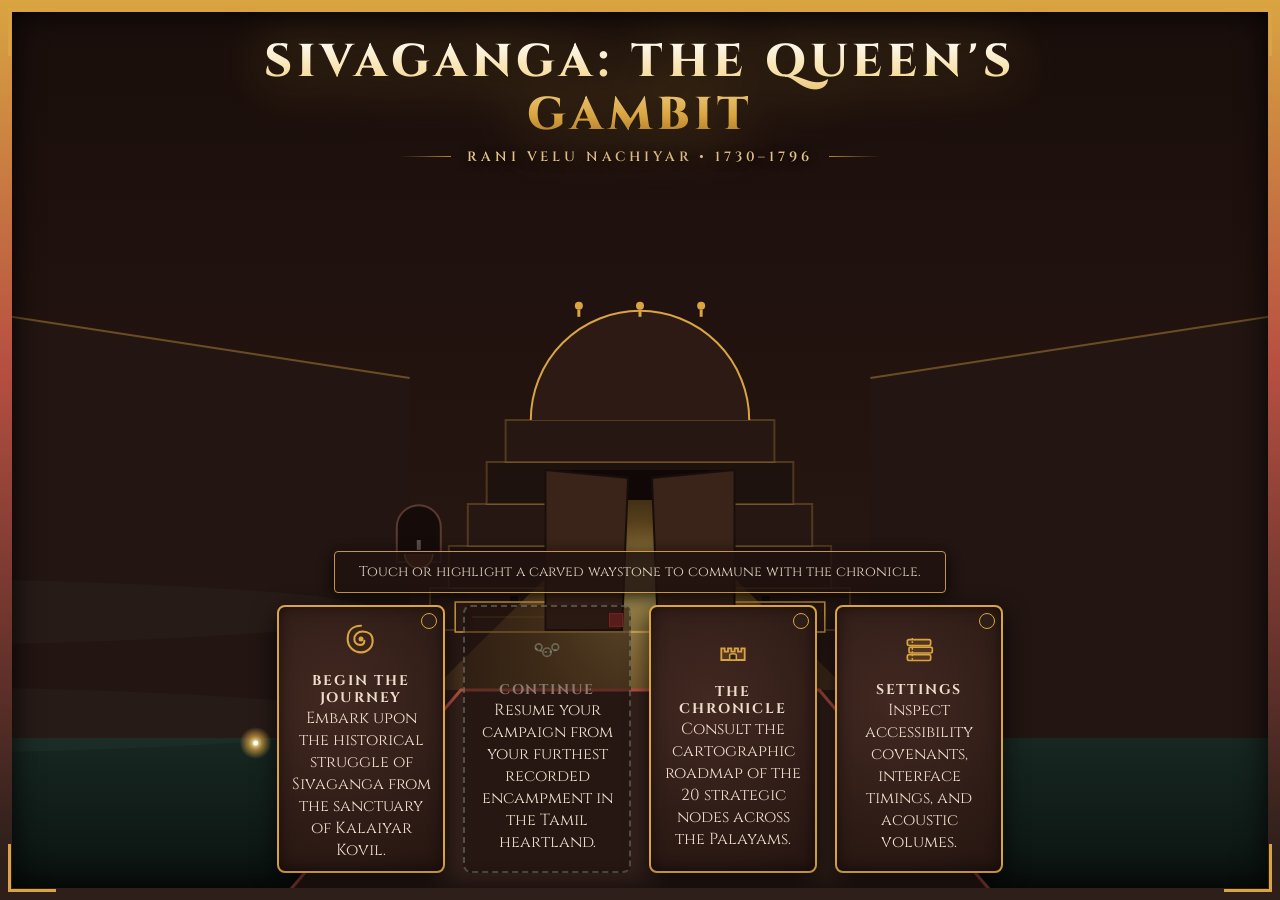
==== index.html @ af11e453 "feat: redesign chronicle world map with authentic historical regions, node synchronization, and besp" ====
<!DOCTYPE html>
<html lang="en">

<head>
  <meta charset="UTF-8">
  <meta name="viewport" content="width=device-width, initial-scale=1.0">
  <title>SIVAGANGA: THE QUEEN'S GAMBIT</title>

  <!-- GitHub Pages SPA Deep-Link Query Restorer -->
  <script type="text/javascript">
    (function(l) {
      if (l.search[1] === '/') {
        var decoded = l.search.slice(1).split('&').map(function(s) { 
          return s.replace(/~and~/g, '&');
        }).join('?');
        window.history.replaceState(null, null,
          l.pathname.slice(0, -1) + decoded + l.hash
        );
      }
    }(window.location));
  </script>

  <!-- CSS Stylesheets -->
  <link rel="stylesheet" href="css/tokens.css?v=2.2">
  <link rel="stylesheet" href="css/animations.css?v=2.2">
  <link rel="stylesheet" href="css/style.css?v=2.6">
</head>

<body>
  <div id="app-root">
    <!-- Ambient Canvas for Background Temple/Fort Silhouettes & Embers -->
    <canvas id="ambient-canvas"></canvas>

    <!-- Tanjore Fort Decorative Architectural Frame -->
    <div class="fort-frame-border"></div>
    <div class="fort-frame-corner tl"></div>
    <div class="fort-frame-corner tr"></div>
    <div class="fort-frame-corner bl"></div>
    <div class="fort-frame-corner br"></div>

    <!-- DIEGETIC ARCHITECTURAL HUD (Fully integrated, zero floating chrome boxes) -->
    <div id="diegetic-hud">
      <!-- 1. Morale / Health: Diya Lamp in Wall Niche (Top Left) -->
      <div class="hud-diya-niche" title="Diya Lamp of Morale">
        <div class="diya-vessel">
          <div class="diya-wick"></div>
          <div class="diya-flame diya-flame-live"></div>
        </div>
        <span class="hud-shape-indicator shape-circle" title="Circle: Royal Morale">●</span>
      </div>

      <!-- 2. Alliance Count: Archway Bells (Top Center) -->
      <div class="hud-archway-bells">
        <div class="archway-rope"></div>
        <div class="temple-bell-node locked" id="bell-virupakshi" title="Virupakshi Compact">
          <div class="bell-string"></div>
          <div class="bell-brass"></div>
        </div>
        <div class="temple-bell-node locked" id="bell-mysore" title="Mysore Alliance">
          <div class="bell-string"></div>
          <div class="bell-brass"></div>
        </div>
        <div class="temple-bell-node locked" id="bell-maruthu" title="Maruthu Pandiyar">
          <div class="bell-string"></div>
          <div class="bell-brass"></div>
        </div>
        <div class="temple-bell-node locked" id="bell-udaiyaal" title="Udaiyaal Regiment">
          <div class="bell-string"></div>
          <div class="bell-brass"></div>
        </div>
      </div>

      <!-- 3. Trust / Loyalty: Wrist Bangles (Bottom Left) -->
      <div class="hud-wrist-bangles" title="Bangles of Velu Nachiyar (Trust & Loyalty)">
        <div class="wrist-icon">
          <svg viewBox="0 0 24 24" width="22" height="22" fill="currentColor">
            <path
              d="M12 2C6.48 2 2 6.48 2 12s4.48 10 10 10 10-4.48 10-10S17.52 2 12 2zm0 18c-4.41 0-8-3.59-8-8s3.59-8 8-8 8 3.59 8 8-3.59 8-8 8z" />
          </svg>
        </div>
        <div class="bangles-stack">
          <!-- Dynamic Bangles -->
        </div>
      </div>

      <!-- 4. Intel / Spy Resource: Garland of Woven Beads (Bottom Right) -->
      <div class="hud-intel-garland" title="Garland of Couriers (Intel & Dispatch Beads)">
        <span class="shape-triangle" title="Triangle: Intel Resource"></span>
        <div class="garland-string">
          <!-- Dynamic Beads -->
        </div>
        <span class="garland-count-numeral">3</span>
      </div>

      <!-- Diegetic Tooltip Plaque -->
      <div id="hud-tooltip" class="diegetic-tooltip-plaque"></div>
    </div>

    <!-- =====================================================================
         SCREEN 1: HOME SCREEN (THE RUINED OUTER GATE OF SIVAGANGA FORT)
         ===================================================================== -->
    <section id="view-title" class="game-view active-view">
      <!-- 2D/2.5D Ruined Outer Gate Canvas with Gopuram, Ajar Doors, Gate Lamp, Mist -->
      <canvas id="home-gate-canvas"></canvas>

      <!-- Majestic Highlighted Title Header at Top of Page -->
      <header class="home-title-header">
        <h1 class="title-main-heading">SIVAGANGA: THE QUEEN'S GAMBIT</h1>
        <div class="title-sub-heading">RANI VELU NACHIYAR &bull; 1730–1796</div>
      </header>

      <!-- Stone Ramp with 4 Carved Waystone Sigils -->
      <div class="home-ramp-wrapper">
        <div id="home-selection-desc" class="home-lore-plaque">
          Touch or highlight a carved waystone to commune with the chronicle.
        </div>
        <div id="home-waystone-ramp" class="home-waystones-grid">
          <!-- Rendered dynamically by home_screen.js:
               1. Play (Rangoli Spiral)
               2. Continue (Bead Strand - uncarved outline if no save)
               3. Chronicle (Fort Rampart Map Icon)
               4. Settings (Folded Palm Leaf)
          -->
        </div>
      </div>
    </section>

    <!-- =====================================================================
         SCREEN 2: THE CHRONICLE ROADMAP (HOLLOW KNIGHT MODAL CONNECTED MAP)
         ===================================================================== -->
    <section id="view-chronicle" class="game-view">
      <div class="chronicle-header-bar">
        <!-- Carved Doorway Icon matching Home Screen ruined gate -->
        <button id="chronicle-back-home-btn" class="btn-tamil chronicle-doorway-btn"
          title="Return to Sivaganga Outer Gate">
          <svg viewBox="0 0 24 24" width="18" height="18" fill="none" stroke="currentColor" stroke-width="2"
            style="margin-right: 6px;">
            <path d="M3 21h18M5 21V5a2 2 0 0 1 2-2h10a2 2 0 0 1 2 2v16M9 21v-8a2 2 0 0 1 2-2h2a2 2 0 0 1 2 2v8" />
          </svg>
          <span>Gate</span>
        </button>
        <div class="chronicle-title-banner">The Chronicle of Sivaganga (1730–1780)</div>
        <button id="chronicle-settings-btn" class="btn-tamil">
          <span>Settings</span>
        </button>
      </div>

      <!-- Scrollable Cartographic World Map Viewport -->
      <div class="chronicle-map-scroll-viewport">
        <div class="chronicle-world-canvas-wrap">
          <canvas id="chronicle-cartography-canvas" width="2600" height="1200"></canvas>
          <div id="chronicle-nodes-container" class="chronicle-nodes-layer">
            <!-- 20 Sequential Level Nodes placed across 4 Chapters -->
          </div>
          <!-- Firefly-Ember Progress Marker floating over current vanguard position -->
          <div id="chronicle-firefly-marker"></div>
        </div>
      </div>

      <!-- Ink-Bleed Plaque (Fades in on node focus in Cambria) -->
      <div id="chronicle-ink-plaque" class="interactive-elem">
        <div id="plaque-chapter-tag" class="plaque-chapter-line">Chapter I</div>
        <div id="plaque-node-title" class="plaque-title-line">1. The Only Child</div>
        <div id="plaque-mechanic-tag" class="plaque-mechanic-tag">[ Free-Roam Movement &amp; Royal Mentorship ]</div>
        <div id="plaque-node-desc" class="plaque-desc-line">Explore Ramanathapuram Fort-Palace and master foundational arts under King Chellamuthu Sethupathy.</div>
        <div class="plaque-actions-row">
          <button id="plaque-embark-btn" class="btn-tamil btn-primary">Embark Trial</button>
        </div>
      </div>

      <!-- Explorable Zoom & Pan Floating Controls -->
      <div class="chronicle-zoom-toolbar">
        <button id="chronicle-zoom-out" class="zoom-btn" title="Pull back view">-</button>
        <span id="chronicle-zoom-level" class="zoom-indicator-text">100%</span>
        <button id="chronicle-zoom-in" class="zoom-btn" title="Zoom in detail">+</button>
        <button id="chronicle-zoom-reset" class="zoom-btn" title="Reset view">⟲</button>
        <button id="chronicle-unlock-all-btn" class="zoom-btn" style="width: auto; padding: 0 10px; font-size: 11px; font-family: var(--font-serif); border-color: var(--accent-gold); color: var(--accent-gold);" title="Unlock all 20 historical trials for seamless evaluation">Demo: Unlock All 20</button>
      </div>

      <!-- Tanjore Dossier Modal (Level Briefing & Historical Record) -->
      <div id="chronicle-dossier-modal" class="palm-manuscript-modal">
        <div class="manuscript-leaf-body" style="max-width: 620px;">
          <div id="dossier-chapter-title"
            style="font-size: 13px; color: var(--accent-sage); letter-spacing: 1.5px; text-transform: uppercase; margin-bottom: 6px;">
          </div>
          <h2 id="dossier-level-title" class="manuscript-title" style="margin-bottom: 4px;"></h2>
          <div id="dossier-subtitle"
            style="text-align: center; font-style: italic; color: #4a2d18; margin-bottom: 16px;"></div>
          <div id="dossier-mechanic-tag"
            style="background: rgba(46, 31, 27, 0.1); border: 1px solid var(--accent-gold); padding: 6px 12px; border-radius: 4px; font-weight: 600; margin-bottom: 14px; font-size: 14px; color: #2e1f1b;">
          </div>
          <p id="dossier-briefing-text" style="font-size: 15px; line-height: 1.6; margin-bottom: 14px;"></p>
          <div id="dossier-objective-text"
            style="font-weight: 700; color: #7a2d1d; margin-bottom: 14px; font-size: 14px;"></div>
          <div id="dossier-history-text"
            style="font-size: 13px; font-style: italic; border-top: 1px dashed #7a5030; padding-top: 10px; margin-bottom: 22px; color: #3c2415;">
          </div>
          <div style="display: flex; gap: 14px; justify-content: flex-end;">
            <button id="dossier-close-btn" class="btn-tamil">Back to Map</button>
            <button id="dossier-embark-btn" class="btn-tamil btn-primary">Embark Trial</button>
          </div>
        </div>
      </div>
    </section>

    <!-- =====================================================================
         SCREEN 3: LEVEL PLAY STAGE (STEALTH / PUZZLE / DURBAR)
         ===================================================================== -->
    <section id="view-level-play" class="game-view">
      <div class="level-stage-container">
        <!-- Level Header Row: Clean, Diegetic, Unobstructed Canvas Viewport -->
        <div class="level-header-row">
          <div style="display: flex; align-items: center; gap: 14px;">
            <div id="level-title-text" class="level-title-display">1. The Only Child</div>
            <button id="level-lore-toggle-btn" class="btn-tamil" title="Inspect Historical Lore &amp; Sacred Objective [Press H or F1]" style="padding: 5px 12px; font-size: 12.5px;">
              <span>📜 Lore [H]</span>
            </button>
          </div>

          <div style="display: flex; gap: 8px; align-items: center; margin-left: auto;">
            <button id="level-pause-btn" class="btn-tamil" style="padding: 6px 14px; font-size: 13px;">Pause</button>
            <button id="level-restart-btn" class="btn-tamil"
              style="padding: 6px 14px; font-size: 13px;">Regroup</button>
            <button id="level-exit-btn" class="btn-tamil" style="padding: 6px 14px; font-size: 13px;">Chronicle</button>
          </div>
        </div>

        <!-- Interactive Canvas Stage -->
        <div class="level-canvas-stage">
          <canvas id="gameplay-canvas"></canvas>

          <!-- Specialized Puzzle Overlay (For Durbar, Granary, Valari, Cipher, etc.) -->
          <div id="level-puzzle-overlay"
            style="position: absolute; inset: 0; background: rgba(22, 13, 11, 0.94); z-index: 20; display: none; align-items: center; justify-content: center; padding: 20px;">
          </div>

          <!-- In-Game Dialogue Box -->
          <div id="level-dialogue-box" class="level-dialogue-overlay" style="display: none;">
            <div id="dialogue-speaker-name" class="dialogue-speaker">Velu Nachiyar</div>
            <div id="dialogue-content-text" class="dialogue-text">Dialogue</div>
          </div>
        </div>
      </div>
    </section>

    <!-- =====================================================================
         IN-LEVEL HISTORICAL LORE & SACRED OBJECTIVE MODAL
         Toggleable via [📜 Lore (H)] button or [H] / [F1] / [Esc]
         ===================================================================== -->
    <div id="level-lore-modal" class="palm-manuscript-modal" style="display: none;">
      <div class="manuscript-leaf-body" style="max-width: 580px; text-align: left;">
        <div id="lore-modal-chapter-tag" style="font-size: 12px; letter-spacing: 2px; color: var(--accent-sage); text-transform: uppercase; margin-bottom: 6px;">
          CHAPTER I &bull; RAMANATHAPURAM
        </div>
        <h2 id="lore-modal-title" class="manuscript-title" style="text-align: left; margin-bottom: 8px;">1. The Only Child</h2>
        <div id="lore-modal-mechanic" style="display: inline-block; background: rgba(217, 164, 65, 0.15); border: 1px solid var(--accent-gold); border-radius: 4px; padding: 4px 10px; font-size: 12.5px; color: var(--accent-gold); margin-bottom: 16px; font-family: var(--font-serif);">
          Courtyard Free-Roam &amp; Tutelage
        </div>
        <p id="lore-modal-body" style="font-size: 15px; line-height: 1.65; color: #2e1c12; margin-bottom: 16px;">
          Under the watchful eye of King Chellamuthu Sethupathy...
        </p>
        <div id="lore-modal-objective-box" style="background: rgba(184, 80, 66, 0.1); border-left: 3px solid var(--bg-terracotta); padding: 10px 14px; margin-bottom: 18px; border-radius: 0 4px 4px 0;">
          <strong style="color: #7a2318; font-size: 13px; text-transform: uppercase; letter-spacing: 1px;">Sacred Objective:</strong>
          <div id="lore-modal-objective" style="font-size: 14.5px; color: #3b2216; margin-top: 4px;">Explore fort grounds and discover the hidden pathway to the training arena.</div>
        </div>
        <div style="display: flex; justify-content: space-between; align-items: center; border-top: 1px dashed #7a5030; padding-top: 14px;">
          <span style="font-size: 12px; color: #7a5030; font-style: italic;">Hotkeys: [H] or [Esc] to dismiss</span>
          <button id="lore-modal-close-btn" class="btn-tamil btn-primary" style="padding: 7px 20px;">Return to Stage [H]</button>
        </div>
      </div>
    </div>

    <!-- =====================================================================
         IN-LEVEL TACTICAL PAUSE MODAL
         Strict 4 Options: Resume, The Chronicle, Settings, Quit to Home
         ===================================================================== -->
    <div id="level-pause-modal" class="palm-manuscript-modal">
      <div class="manuscript-leaf-body" style="max-width: 440px; text-align: center;">
        <h2 class="manuscript-title">Royal Tactical Pause</h2>
        <div style="display: flex; flex-direction: column; gap: 12px; margin-top: 18px;">
          <button id="pause-resume-btn" class="btn-tamil btn-primary">Resume</button>
          <button id="pause-chronicle-btn" class="btn-tamil">The Chronicle</button>
          <button id="pause-settings-btn" class="btn-tamil">Settings</button>
          <button id="pause-home-btn" class="btn-tamil">Quit to Home</button>
        </div>
      </div>
    </div>

    <!-- =====================================================================
         IN-WORLD INK-WASH "BEGIN ANEW?" CONFIRMATION PLAQUE MODAL
         ===================================================================== -->
    <div id="begin-anew-modal" class="palm-manuscript-modal">
      <div class="manuscript-leaf-body" style="max-width: 480px; text-align: center;">
        <h2 class="manuscript-title" style="color: var(--danger-deep); border-color: var(--danger-deep);">Begin Anew?</h2>
        <div style="font-size: 32px; margin-bottom: 12px; color: var(--accent-gold);">᯼</div>
        <p style="font-size: 15px; line-height: 1.6; margin-bottom: 18px; color: #2e1c12;">
          A journey already rests carved into the palm leaves. Commencing anew will disperse all current campaign progress and return to the threshold of Level 1.
        </p>
        <p style="font-size: 14px; font-weight: 600; margin-bottom: 24px; color: #7a1f1f;">
          Do you wish to overwrite your save and embark upon a fresh journey?
        </p>
        <div style="display: flex; gap: 14px; justify-content: center;">
          <button id="begin-anew-cancel-btn" class="btn-tamil">Keep Journey</button>
          <button id="begin-anew-confirm-btn" class="btn-tamil" style="background: var(--danger-deep); color: #fff; border-color: #5a1414;">Begin Anew</button>
        </div>
      </div>
    </div>

    <!-- =====================================================================
         PRE-TRIAL RANGOLI SIGIL PREVIEW MODAL
         ===================================================================== -->
    <div id="sigil-modal" class="sigil-preview-modal" style="display: none;">
      <div class="sigil-canvas-box">
        <canvas id="sigil-canvas" width="160" height="160"></canvas>
      </div>
      <h2 id="sigil-title" class="sigil-mechanic-name">New Mechanic</h2>
      <p id="sigil-desc" class="sigil-mechanic-desc">Stone inscription description.</p>
      <button id="sigil-proceed-btn" class="btn-tamil btn-primary">Commence Trial</button>
    </div>

    <!-- =====================================================================
         VICTORY & NON-GRAPHIC RESOLUTION MODAL
         ===================================================================== -->
    <div id="level-victory-modal" class="palm-manuscript-modal">
      <div class="manuscript-leaf-body" style="max-width: 560px; text-align: center;">
        <h2 id="victory-title-text" class="manuscript-title"
          style="color: var(--accent-gold); border-color: var(--accent-gold);">Trial Accomplished</h2>
        <div style="font-size: 42px; margin-bottom: 12px; color: var(--accent-gold);">𑁍</div>
        <p id="victory-lore-text" style="font-size: 15px; line-height: 1.6; margin-bottom: 24px; color: #2e1c12;"></p>
        <div style="display: flex; gap: 14px; justify-content: center;">
          <button id="victory-chronicle-btn" class="btn-tamil">The Chronicle</button>
          <button id="victory-next-btn" class="btn-tamil btn-primary">Next Chapter Trial</button>
        </div>
      </div>
    </div>

    <!-- =====================================================================
         SETTINGS MODAL (FOLDED PALM-LEAF MANUSCRIPT)
         ===================================================================== -->
    <div id="settings-modal" class="palm-manuscript-modal">
      <div class="manuscript-leaf-body">
        <h2 class="manuscript-title">The Royal Manuscript: Settings & Covenants</h2>

        <!-- Interface Response Speed (Accessibility Timings Slider) -->
        <div class="setting-row">
          <div class="setting-label-row">
            <span>Interface Response Speed (Timings Scale)</span>
          </div>
          <select id="setting-interface-speed" class="setting-slider"
            style="padding: 8px; font-family: var(--font-serif); background: #f4e8d5; border: 1.5px solid #825028; border-radius: 4px;">
            <option value="slow">Slow (Accessible 1.5x pacing)</option>
            <option value="default" selected>Default (Standard 1.0x pacing)</option>
            <option value="fast">Fast (Brisk 0.6x pacing)</option>
          </select>
        </div>

        <!-- Text Speed -->
        <div class="setting-row">
          <div class="setting-label-row">
            <span>Text Delivery Speed</span>
          </div>
          <select id="setting-text-speed" class="setting-slider"
            style="padding: 8px; font-family: var(--font-serif); background: #f4e8d5; border: 1.5px solid #825028; border-radius: 4px;">
            <option value="slow">Deliberate Courtly</option>
            <option value="normal" selected>Standard</option>
            <option value="instant">Instantaneous</option>
          </select>
        </div>

        <!-- Subtitle Size -->
        <div class="setting-row">
          <div class="setting-label-row">
            <span>Subtitle & Dialogue Size</span>
          </div>
          <select id="setting-subtitle-size" class="setting-slider"
            style="padding: 8px; font-family: var(--font-serif); background: #f4e8d5; border: 1.5px solid #825028; border-radius: 4px;">
            <option value="medium" selected>Standard (16px)</option>
            <option value="large">Large (18px)</option>
          </select>
        </div>

        <!-- Reduce Motion Toggle -->
        <div class="setting-toggle-row">
          <span>Reduce Motion (Skips heavy wipes & camera shakes)</span>
          <input type="checkbox" id="setting-reduce-motion" class="setting-toggle-checkbox">
        </div>

        <!-- Master Acoustic Volume -->
        <div class="setting-row">
          <div class="setting-label-row">
            <span>Temple Bells & Tanpura Acoustic Volume</span>
          </div>
          <input type="range" id="setting-volume" min="0" max="1" step="0.05" value="0.8" class="setting-slider">
        </div>

        <!-- Mute Audio -->
        <div class="setting-toggle-row">
          <span>Silence Acoustics (Mute)</span>
          <input type="checkbox" id="setting-mute" class="setting-toggle-checkbox">
        </div>

        <!-- Deterministic QA Seed for Testing -->
        <div class="setting-row" style="border-top: 1px dashed #825028; padding-top: 14px;">
          <div class="setting-toggle-row">
            <span>Deterministic Random Seed (QA Reproducibility)</span>
            <input type="checkbox" id="setting-qa-seed" class="setting-toggle-checkbox">
          </div>
          <input type="number" id="setting-qa-val" value="1780" disabled
            style="padding: 6px; font-family: var(--font-sans); background: #f4e8d5; border: 1px solid #825028; border-radius: 4px; width: 140px;">
          <span style="font-size: 12px; color: #5a351d; margin-top: 4px;">Locks sentry patrol sequences and distraction
            vectors to a reproducible seed.</span>
        </div>

        <!-- Reset Campaign -->
        <div
          style="margin-top: 20px; border-top: 1px solid #825028; padding-top: 16px; display: flex; justify-content: space-between; align-items: center;">
          <button id="settings-reset-save-btn" class="btn-tamil"
            style="color: #913328; border-color: #913328; font-size: 13px; padding: 8px 16px;">Reset Campaign</button>
          <button id="settings-close-btn" class="btn-tamil btn-primary">Roll Up Manuscript</button>
        </div>
      </div>
    </div>

    <!-- Palm-Leaf Scroll Screen Wipe Transition Overlay Container -->
    <div id="olai-wipe-overlay" class="olai-wipe-container"></div>

    <!-- Non-Blocking Router Notice Toast -->
    <div id="router-notice-toast" class="router-notice-toast"></div>
  </div>

  <!-- JavaScript Modules in Dependency Order -->
  <script src="js/save.js?v=2.5"></script>
  <script src="js/audio.js?v=2.5"></script>
  <script src="js/diegetic_hud.js?v=2.5"></script>
  <script src="js/interaction.js?v=2.5"></script>
  <script src="js/settings.js?v=2.5"></script>
  <script src="js/tanjore_art.js?v=2.5"></script>
  <script src="js/transitions.js?v=2.5"></script>
  <script src="js/flow_state_machine.js?v=2.5"></script>
  <script src="js/levels.js?v=2.5"></script>
  <script src="js/chronicle.js?v=2.6"></script>
  <script src="js/level1_courtyard.js?v=2.5"></script>
  <script src="js/level2_valari_silambam.js?v=2.5"></script>
  <script src="js/level3_horse_bow.js?v=2.5"></script>
  <script src="js/level4_tongues_of_the_world.js?v=2.5"></script>
  <script src="js/level5_the_betrothal.js?v=2.5"></script>
  <script src="js/level6_queen_of_sivaganga.js?v=2.5"></script>
  <script src="js/gameplay.js?v=2.5"></script>
  <script src="js/home_screen.js?v=2.5"></script>
  <script src="js/router.js?v=2.5"></script>
  <script src="js/main.js?v=2.5"></script>
</body>

</html>
---- css/tokens.css ----
/* ==========================================================================
   SIVAGANGA: THE QUEEN'S GAMBIT - DESIGN TOKENS
   Strict adherence to Tamil Fort & Temple architectural aesthetics
   ========================================================================== */

:root {
  /* --- Strict Color Tokens --- */
  --bg-maroon: #2E1F1B;       /* Deep background, near-black warm brown */
  --bg-terracotta: #B85042;   /* Primary: granite/sandstone walls, banners */
  --accent-gold: #D9A441;     /* UI, torchlight, jewelry, positive state */
  --accent-sage: #A7BEAE;     /* Diplomacy/calm accent, trust-related UI */
  --danger-deep: #7A1F1F;     /* Threat/detection state - muted, never bright red */
  --map-parchment: #C9A876;   /* Roadmap/chronicle page background only */

  /* --- Translucent & Tonal Variants --- */
  --bg-maroon-dark: #1e1411;
  --bg-maroon-translucent: rgba(46, 31, 27, 0.92);
  --bg-maroon-subtle: rgba(46, 31, 27, 0.6);
  --bg-terracotta-dark: #8c382d;
  --bg-terracotta-translucent: rgba(184, 80, 66, 0.25);
  --accent-gold-glow: rgba(217, 164, 65, 0.35);
  --accent-gold-bright: #ebd076;
  --accent-sage-glow: rgba(167, 190, 174, 0.35);
  --accent-sage-dark: #749080;
  --danger-deep-glow: rgba(122, 31, 31, 0.4);
  --map-parchment-dark: #ad8a57;
  --map-parchment-translucent: rgba(201, 168, 118, 0.9);

  /* --- Typography Tokens --- */
  --font-serif: 'Cinzel', 'Cambria', 'Georgia', 'Times New Roman', serif;
  --font-sans: 'Montserrat', 'Calibri', 'Segoe UI', system-ui, sans-serif;

  /* --- Responsive Timing Variables (Scaled by Interface Response Speed) --- */
  --speed-scale: 1.0; /* Slow: 1.5, Default: 1.0, Fast: 0.6 */
  --time-focus: calc(130ms * var(--speed-scale));
  --time-active: calc(250ms * var(--speed-scale));
  --time-resolve: calc(300ms * var(--speed-scale));
  --time-fail: calc(400ms * var(--speed-scale));
  --time-transition: calc(650ms * var(--speed-scale));

  /* --- Spatial & Border Tokens --- */
  --radius-sm: 4px;
  --radius-md: 8px;
  --radius-lg: 16px;
  --radius-temple: 12px 12px 0 0;
  --border-gold-ornate: 2px solid var(--accent-gold);
  --shadow-granite: 0 8px 32px rgba(15, 10, 8, 0.7);
  --shadow-torchlight: 0 0 25px rgba(217, 164, 65, 0.3);
}
---- css/animations.css ----
/* ==========================================================================
   SIVAGANGA: THE QUEEN'S GAMBIT - ANIMATIONS
   Palm-leaf wipes, temple bells, diya flame, and 4-state interaction model
   ========================================================================== */

/* --- Palm-Leaf Scroll (Olai Chuvadi) Screen Wipe --- */
.olai-wipe-container {
  position: fixed;
  inset: 0;
  z-index: 9999;
  pointer-events: none;
  display: flex;
  flex-direction: column;
  overflow: hidden;
  opacity: 0;
  transition: opacity calc(120ms * var(--speed-scale)) ease-in-out;
}

.olai-wipe-container.active {
  pointer-events: all;
  opacity: 1;
}

.olai-leaf-strip {
  width: 100%;
  flex: 1;
  background: linear-gradient(90deg, #b08d55 0%, #d4b584 25%, #c9a876 50%, #b8935c 75%, #a6814b 100%);
  box-shadow: inset 0 2px 4px rgba(0,0,0,0.35), 0 3px 6px rgba(0,0,0,0.45);
  border-top: 1px solid rgba(255,255,255,0.15);
  border-bottom: 1px solid rgba(0,0,0,0.3);
  transform: scaleX(0);
  transform-origin: left center;
  transition: transform calc(450ms * var(--speed-scale)) cubic-bezier(0.25, 1, 0.5, 1);
  position: relative;
}

.olai-leaf-strip::after {
  content: '';
  position: absolute;
  left: 0; right: 0; top: 50%;
  height: 1px;
  background: repeating-linear-gradient(90deg, rgba(70,45,20,0.3) 0, rgba(70,45,20,0.3) 12px, transparent 12px, transparent 24px);
}

.olai-wipe-container.unroll .olai-leaf-strip {
  transform: scaleX(1);
}

.olai-wipe-container.roll-out .olai-leaf-strip {
  transform-origin: right center;
  transform: scaleX(0);
}

/* --- Diya Flame Ambient Animation --- */
@keyframes diyaFlicker {
  0% {
    transform: scale(1) translate(0, 0) rotate(0deg);
    filter: drop-shadow(0 -4px 8px rgba(217, 164, 65, 0.7));
  }
  25% {
    transform: scale(1.04, 0.96) translate(-1px, -1px) rotate(-1deg);
    filter: drop-shadow(0 -6px 12px rgba(217, 164, 65, 0.85));
  }
  50% {
    transform: scale(0.97, 1.05) translate(1px, -2px) rotate(1.5deg);
    filter: drop-shadow(0 -3px 7px rgba(217, 164, 65, 0.65));
  }
  75% {
    transform: scale(1.02, 0.98) translate(-1px, 0px) rotate(-0.8deg);
    filter: drop-shadow(0 -5px 10px rgba(217, 164, 65, 0.8));
  }
  100% {
    transform: scale(1) translate(0, 0) rotate(0deg);
    filter: drop-shadow(0 -4px 8px rgba(217, 164, 65, 0.7));
  }
}

.diya-flame-live {
  animation: diyaFlicker 1.8s infinite ease-in-out;
  transform-origin: bottom center;
}

/* --- Temple Bell Swing & Glow --- */
@keyframes bellSwing {
  0% { transform: rotate(0deg); }
  20% { transform: rotate(14deg); }
  40% { transform: rotate(-11deg); }
  60% { transform: rotate(7deg); }
  80% { transform: rotate(-3deg); }
  100% { transform: rotate(0deg); }
}

.bell-swinging {
  animation: bellSwing 1.2s cubic-bezier(0.36, 0.07, 0.19, 0.97);
  transform-origin: top center;
}

@keyframes goldPulse {
  0% { filter: drop-shadow(0 0 4px var(--accent-gold)); }
  50% { filter: drop-shadow(0 0 16px var(--accent-gold-bright)) brightness(1.25); }
  100% { filter: drop-shadow(0 0 4px var(--accent-gold)); }
}

.gold-pulsing {
  animation: goldPulse 1.4s infinite ease-in-out;
}

/* --- Wrist Bangles Glint --- */
@keyframes bangleShimmer {
  0% { filter: brightness(1); }
  50% { filter: brightness(1.4) drop-shadow(0 0 6px var(--accent-gold)); }
  100% { filter: brightness(1); }
}

.bangle-shimmer {
  animation: bangleShimmer 0.6s ease-in-out;
}

/* --- Rangoli Sigil Stone Inscription Reveal --- */
@keyframes sigilDraw {
  to {
    stroke-dashoffset: 0;
  }
}

.rangoli-path {
  stroke-dasharray: 400;
  stroke-dashoffset: 400;
  animation: sigilDraw 1.6s cubic-bezier(0.4, 0, 0.2, 1) forwards;
}

/* --- 4-State Responsive Interaction Engine CSS Hooks --- */

/* 1. IDLE State */
.interactive-node,
.btn-tamil,
.hud-interactive {
  position: relative;
  transition:
    transform var(--time-active) cubic-bezier(0.2, 0.8, 0.2, 1),
    box-shadow var(--time-focus) ease-out,
    border-color var(--time-focus) ease-out,
    background-color var(--time-focus) ease-out,
    filter var(--time-focus) ease-out,
    opacity var(--time-fail) ease-out;
  cursor: pointer;
  user-select: none;
  touch-action: manipulation;
}

/* 2. FOCUSED State (100–150ms soft glow halo, brighten one step toward GOLD/SAGE) */
.interactive-node:hover,
.interactive-node:focus-visible,
.interactive-node.state-focused,
.btn-tamil:hover,
.btn-tamil:focus-visible,
.btn-tamil.state-focused {
  outline: none;
  border-color: var(--accent-gold) !important;
  background-color: rgba(217, 164, 65, 0.12) !important;
  box-shadow: 0 0 14px var(--accent-gold-glow), inset 0 0 8px rgba(217, 164, 65, 0.2) !important;
  filter: brightness(1.12);
  transform: translateY(-2px);
}

.interactive-node.focused-sage:hover,
.interactive-node.focused-sage:focus-visible {
  border-color: var(--accent-sage) !important;
  background-color: rgba(167, 190, 174, 0.12) !important;
  box-shadow: 0 0 14px var(--accent-sage-glow), inset 0 0 8px rgba(167, 190, 174, 0.2) !important;
}

/* 3. ACTIVE State (200–300ms deform/tilt/lift in real time, never snap on release) */
.interactive-node:active,
.interactive-node.state-active,
.btn-tamil:active,
.btn-tamil.state-active {
  transform: translateY(2px) scale(0.97) rotate(0.4deg) !important;
  box-shadow: 0 2px 6px rgba(0, 0, 0, 0.6), inset 0 2px 4px rgba(0, 0, 0, 0.4) !important;
  filter: brightness(0.95);
  transition-duration: var(--time-active) !important;
}

/* 4. RESOLVED State (Settles with one clean brighten-pulse within 300ms) */
@keyframes resolvePulse {
  0% {
    transform: scale(0.98);
    filter: brightness(1);
    box-shadow: 0 0 0 rgba(217, 164, 65, 0);
  }
  50% {
    transform: scale(1.04);
    filter: brightness(1.35);
    box-shadow: 0 0 22px var(--accent-gold-bright);
  }
  100% {
    transform: scale(1);
    filter: brightness(1);
    box-shadow: 0 0 8px var(--accent-gold-glow);
  }
}

.state-resolved {
  animation: resolvePulse var(--time-resolve) cubic-bezier(0.2, 0.9, 0.3, 1) forwards !important;
}

/* Failed / Incorrect action: simply fades back to IDLE over ~400ms without buzz */
.state-failed {
  transition: all var(--time-fail) ease-out !important;
  transform: translateY(0) scale(1) !important;
  box-shadow: none !important;
  filter: brightness(0.85) grayscale(0.2);
}

/* --- Accessibility: Reduced Motion Overrides --- */
body.reduce-motion *,
@media (prefers-reduced-motion: reduce) {
  *,
  *::before,
  *::after {
    animation-duration: 0.01ms !important;
    animation-iteration-count: 1 !important;
    transition-duration: 0.01ms !important;
    scroll-behavior: auto !important;
  }
  .diya-flame-live {
    animation: none !important;
  }
  .bell-swinging {
    animation: none !important;
  }
}
---- css/style.css ----
/* ==========================================================================
   SIVAGANGA: THE QUEEN'S GAMBIT - CORE STYLESHEET
   Tamil Fort & Temple Architectural Aesthetics
   ========================================================================== */

@import url('https://fonts.googleapis.com/css2?family=Cinzel:wght@400;600;700;900&family=Montserrat:wght@400;500;600;700&display=swap');

*, *::before, *::after {
  box-sizing: border-box;
  margin: 0;
  padding: 0;
}

html, body {
  width: 100%;
  height: 100%;
  overflow: hidden;
  background-color: var(--bg-maroon);
  color: #eeddcc;
  font-family: var(--font-serif);
  -webkit-font-smoothing: antialiased;
  -moz-osx-font-smoothing: grayscale;
}

/* Base application container */
#app-root {
  position: relative;
  width: 100vw;
  height: 100vh;
  overflow: hidden;
  display: flex;
  flex-direction: column;
  background: radial-gradient(circle at center, #3d2924 0%, var(--bg-maroon) 70%, #170e0c 100%);
}

/* Ambient canvas for torchlight embers and architectural backdrop */
#ambient-canvas {
  position: absolute;
  inset: 0;
  width: 100%;
  height: 100%;
  pointer-events: none;
  z-index: 1;
}

/* Architectural Fort Border / Tanjore Frame */
.fort-frame-border {
  position: absolute;
  inset: 0;
  pointer-events: none;
  z-index: 50;
  border: 12px solid transparent;
  border-image: linear-gradient(to bottom, var(--accent-gold), var(--bg-terracotta) 40%, var(--bg-maroon) 95%) 12;
  box-shadow: inset 0 0 30px rgba(0, 0, 0, 0.85);
}

.fort-frame-corner {
  position: absolute;
  width: 48px;
  height: 48px;
  border: 3px solid var(--accent-gold);
  pointer-events: none;
  z-index: 51;
}
.fort-frame-corner.tl { top: 8px; left: 8px; border-right: none; border-bottom: none; }
.fort-frame-corner.tr { top: 8px; right: 8px; border-left: none; border-bottom: none; }
.fort-frame-corner.bl { bottom: 8px; left: 8px; border-right: none; border-top: none; }
.fort-frame-corner.br { bottom: 8px; right: 8px; border-left: none; border-top: none; }

/* Main Screen Views (SPA Container) */
.game-view {
  position: absolute;
  inset: 0;
  width: 100%;
  height: 100%;
  z-index: 10;
  display: flex;
  flex-direction: column;
  opacity: 0;
  visibility: hidden;
  transition: opacity calc(350ms * var(--speed-scale)) ease-in-out, visibility calc(350ms * var(--speed-scale));
}

.game-view.active-view {
  opacity: 1;
  visibility: visible;
  z-index: 20;
}

/* ==========================================================================
   DIEGETIC HUD ARCHITECTURE (Zero floating chrome boxes)
   ========================================================================== */

#diegetic-hud {
  position: absolute;
  inset: 0;
  pointer-events: none;
  z-index: 45;
  display: flex;
  flex-direction: column;
  justify-content: space-between;
}

/* Suppress diegetic HUD on Home Screen (Title View) to give top title clean focus */
#app-root:has(#view-title.active-view) #diegetic-hud {
  display: none !important;
}

/* --- 1. Health/Morale: Diya Lamp in Granite Wall Niche --- */
.hud-diya-niche {
  position: absolute;
  top: 24px;
  left: 28px;
  width: 100px;
  height: 110px;
  background: radial-gradient(circle at center, #241613 0%, #150c0a 100%);
  border: 3px solid #5a3c32;
  border-top-left-radius: 50px;
  border-top-right-radius: 50px;
  box-shadow: inset 0 6px 14px rgba(0, 0, 0, 0.9), 0 4px 16px rgba(0, 0, 0, 0.6);
  display: flex;
  flex-direction: column;
  align-items: center;
  justify-content: flex-end;
  padding-bottom: 12px;
  pointer-events: auto;
  cursor: help;
}

.hud-diya-niche::before {
  content: '';
  position: absolute;
  inset: -6px;
  border: 1px solid var(--accent-gold);
  border-top-left-radius: 56px;
  border-top-right-radius: 56px;
  opacity: 0.4;
  pointer-events: none;
}

.diya-vessel {
  width: 52px;
  height: 22px;
  background: linear-gradient(to bottom, #873e32 0%, #522119 100%);
  border-radius: 0 0 26px 26px;
  border: 2px solid var(--accent-gold);
  position: relative;
  box-shadow: 0 4px 8px rgba(0, 0, 0, 0.8);
}

.diya-wick {
  position: absolute;
  top: -6px;
  left: 50%;
  transform: translateX(-50%);
  width: 4px;
  height: 8px;
  background-color: #2b1704;
  border-radius: 2px;
}

.diya-flame {
  position: absolute;
  top: -28px;
  left: 50%;
  transform: translateX(-50%);
  width: 16px;
  height: 26px;
  background: radial-gradient(ellipse at bottom, #fff7d1 0%, var(--accent-gold-bright) 35%, var(--accent-gold) 65%, var(--bg-terracotta) 90%, transparent 100%);
  border-radius: 50% 50% 35% 35% / 60% 60% 40% 40%;
  filter: drop-shadow(0 -4px 8px rgba(217, 164, 65, 0.8));
  transition: height 0.4s ease, filter 0.4s ease;
}

.hud-shape-indicator {
  position: absolute;
  display: inline-flex;
  align-items: center;
  justify-content: center;
  font-family: var(--font-sans);
  font-size: 11px;
  font-weight: 700;
  color: var(--accent-gold);
}

.shape-circle {
  width: 16px;
  height: 16px;
  border-radius: 50%;
  border: 1.5px solid var(--accent-gold);
  background: rgba(46, 31, 27, 0.7);
  bottom: -22px;
}

/* --- 2. Trust/Loyalty: Wrist Bangles (Bottom Left) --- */
.hud-wrist-bangles {
  position: absolute;
  bottom: 24px;
  left: 28px;
  display: flex;
  align-items: center;
  gap: 8px;
  pointer-events: auto;
  background: rgba(30, 20, 17, 0.85);
  padding: 8px 16px 8px 12px;
  border-radius: 30px;
  border: 1.5px solid #6c473c;
  box-shadow: 0 4px 16px rgba(0, 0, 0, 0.7);
  cursor: help;
}

.wrist-icon {
  width: 28px;
  height: 28px;
  display: flex;
  align-items: center;
  justify-content: center;
  color: var(--accent-sage);
}

.bangles-stack {
  display: flex;
  gap: 5px;
  align-items: center;
}

.bangle-item {
  width: 14px;
  height: 28px;
  border-radius: 7px;
  border: 2.5px solid var(--accent-gold);
  box-shadow: 0 0 6px rgba(217, 164, 65, 0.4);
  transition: transform 0.3s ease, opacity 0.3s ease;
}

.bangle-item.bangle-sage {
  border-color: var(--accent-sage);
  box-shadow: 0 0 6px rgba(167, 190, 174, 0.4);
}

.bangle-item.inactive {
  opacity: 0.2;
  filter: grayscale(1);
}

/* --- 3. Alliance Count: Archway Bells (Top Center) --- */
.hud-archway-bells {
  position: absolute;
  top: 18px;
  left: 50%;
  transform: translateX(-50%);
  display: flex;
  align-items: flex-start;
  gap: 20px;
  padding: 6px 28px 10px;
  background: linear-gradient(to bottom, #1d1210 0%, rgba(29, 18, 16, 0.4) 100%);
  border-bottom: 2px solid var(--accent-gold);
  border-radius: 0 0 20px 20px;
  pointer-events: auto;
}

.archway-rope {
  position: absolute;
  top: 8px;
  left: 12px;
  right: 12px;
  height: 2px;
  background: repeating-linear-gradient(90deg, #947137 0, #947137 6px, #422d12 6px, #422d12 10px);
}

.temple-bell-node {
  display: flex;
  flex-direction: column;
  align-items: center;
  gap: 2px;
  cursor: pointer;
  position: relative;
  z-index: 2;
}

.bell-string {
  width: 2px;
  height: 10px;
  background-color: var(--accent-gold);
}

.bell-brass {
  width: 22px;
  height: 20px;
  background: linear-gradient(135deg, #a67c29 0%, #d9a441 50%, #755214 100%);
  border-radius: 11px 11px 4px 4px;
  border: 1px solid #ebd076;
  position: relative;
  box-shadow: 0 2px 5px rgba(0,0,0,0.6);
  transition: all 0.3s ease;
}

.bell-brass::after {
  content: '';
  position: absolute;
  bottom: -4px;
  left: 50%;
  transform: translateX(-50%);
  width: 6px;
  height: 6px;
  border-radius: 50%;
  background-color: #f7e099;
}

.temple-bell-node.locked .bell-brass {
  filter: grayscale(1) opacity(0.35);
}

.temple-bell-node.allied .bell-brass {
  filter: drop-shadow(0 0 8px var(--accent-gold-bright));
}

/* --- 4. Intel / Spy Garland: Woven Beads (Bottom Right) --- */
.hud-intel-garland {
  position: absolute;
  bottom: 24px;
  right: 28px;
  display: flex;
  align-items: center;
  gap: 10px;
  background: rgba(30, 20, 17, 0.85);
  padding: 8px 16px;
  border-radius: 30px;
  border: 1.5px solid #6c473c;
  box-shadow: 0 4px 16px rgba(0, 0, 0, 0.7);
  pointer-events: auto;
  cursor: help;
}

.garland-string {
  display: flex;
  gap: 6px;
  align-items: center;
}

.garland-bead {
  width: 14px;
  height: 14px;
  border-radius: 50%;
  background: radial-gradient(circle at 35% 35%, #8dd5c0 0%, #468c78 60%, #1e453a 100%);
  border: 1px solid var(--accent-sage);
  box-shadow: 0 2px 4px rgba(0,0,0,0.5);
  transition: all 0.3s ease;
}

.garland-bead.inactive {
  opacity: 0.2;
  filter: grayscale(1);
}

.garland-count-numeral {
  font-family: var(--font-sans);
  font-size: 15px;
  font-weight: 700;
  color: var(--accent-gold);
  min-width: 24px;
}

.shape-triangle {
  width: 0;
  height: 0;
  border-left: 7px solid transparent;
  border-right: 7px solid transparent;
  border-bottom: 12px solid var(--accent-sage);
}

/* --- Threat Indicator (Shape Square) --- */
.shape-square {
  width: 14px;
  height: 14px;
  border: 1.5px solid var(--danger-deep);
  background: rgba(122, 31, 31, 0.6);
}

/* ==========================================================================
   TITLE SCREEN (HOME SCREEN)
   ========================================================================== */

#view-title {
  display: flex;
  flex-direction: column;
  align-items: center;
  justify-content: center;
  text-align: center;
  padding: 30px;
  background: radial-gradient(circle at center, rgba(60, 36, 30, 0.8) 0%, rgba(25, 15, 13, 0.95) 75%);
}

.title-hero-crest {
  width: 140px;
  height: 140px;
  margin-bottom: 16px;
  filter: drop-shadow(0 0 20px rgba(217, 164, 65, 0.45));
}

/* Majestic Top Title Header for Home Screen */
.home-title-header {
  position: absolute;
  top: clamp(20px, 4vh, 42px);
  left: 50%;
  transform: translateX(-50%);
  z-index: 25;
  display: flex;
  flex-direction: column;
  align-items: center;
  text-align: center;
  width: min(900px, 94vw);
  pointer-events: none;
}

.title-main-heading {
  font-family: 'Cinzel', 'Cambria', Georgia, serif;
  font-size: clamp(24px, 4vw, 46px);
  font-weight: 800;
  letter-spacing: clamp(3px, 0.4vw, 6px);
  text-transform: uppercase;
  color: #fcedcb;
  background: linear-gradient(180deg, #ffffff 0%, #f7dfa5 35%, #d9a441 75%, #a47024 100%);
  -webkit-background-clip: text;
  -webkit-text-fill-color: transparent;
  filter: drop-shadow(0 4px 18px rgba(0, 0, 0, 0.95)) drop-shadow(0 0 24px rgba(217, 164, 65, 0.45));
  line-height: 1.15;
  margin: 0 0 6px 0;
  text-align: center;
  width: 100%;
}

.title-sub-heading {
  font-family: 'Cinzel', 'Cambria', serif;
  font-size: clamp(10.5px, 1.15vw, 13.5px);
  font-weight: 600;
  letter-spacing: clamp(3px, 0.3vw, 5px);
  color: #e5c48b;
  text-transform: uppercase;
  text-shadow: 0 2px 10px rgba(0, 0, 0, 0.95);
  display: flex;
  align-items: center;
  justify-content: center;
  gap: 16px;
  width: 100%;
  margin: 0;
}

.title-sub-heading::before,
.title-sub-heading::after {
  content: '';
  display: inline-block;
  width: clamp(24px, 4vw, 60px);
  height: 1px;
  background: linear-gradient(90deg, transparent, rgba(217, 164, 65, 0.8));
}

.title-sub-heading::after {
  background: linear-gradient(90deg, rgba(217, 164, 65, 0.8), transparent);
}

.title-historical-tag {
  font-family: var(--font-serif);
  font-size: 14px;
  font-style: italic;
  color: var(--accent-sage);
  margin-bottom: 36px;
  max-width: 620px;
  line-height: 1.6;
}

.title-menu-group {
  display: flex;
  flex-direction: column;
  gap: 14px;
  width: min(360px, 90vw);
}

/* Reusable Tamil Fort Button */
.btn-tamil {
  display: flex;
  align-items: center;
  justify-content: center;
  gap: 12px;
  padding: 13px 26px;
  background: linear-gradient(180deg, #442a23 0%, #281713 100%);
  border: 1.5px solid #845041;
  color: #eeddcc;
  font-family: var(--font-serif);
  font-size: 16px;
  letter-spacing: 1.5px;
  text-transform: uppercase;
  border-radius: var(--radius-sm);
  box-shadow: 0 4px 12px rgba(0,0,0,0.6);
  position: relative;
  overflow: hidden;
}

.btn-tamil.btn-primary {
  border-color: var(--accent-gold);
  color: var(--accent-gold-bright);
  background: linear-gradient(180deg, #5b372b 0%, #351c14 100%);
}

.btn-tamil.btn-sage {
  border-color: var(--accent-sage);
  color: #d1e2d7;
}

/* Home Screen Stone Ramp & Waystones */
.home-ramp-wrapper {
  position: absolute;
  bottom: clamp(16px, 3vh, 30px);
  left: 50%;
  transform: translateX(-50%);
  z-index: 25;
  display: flex;
  flex-direction: column;
  align-items: center;
  gap: clamp(10px, 1.4vh, 14px);
  width: min(800px, 94vw);
}

.home-waystones-grid {
  display: flex;
  justify-content: center;
  align-items: stretch;
  gap: clamp(10px, 1.6vw, 18px);
  flex-wrap: wrap;
  width: 100%;
}

.waystone-node {
  width: clamp(140px, 14vw, 168px);
  min-height: 114px;
  background: radial-gradient(circle at 35% 35%, #422921 0%, #241410 100%);
  border: 2px solid #6b4133;
  border-radius: 8px;
  box-shadow: 0 8px 24px rgba(0, 0, 0, 0.75), inset 0 0 14px rgba(0, 0, 0, 0.5);
  display: flex;
  flex-direction: column;
  align-items: center;
  justify-content: center;
  padding: 12px 10px 10px 10px;
  position: relative;
  cursor: pointer;
  text-align: center;
  transition: all var(--time-focus) ease;
}

.waystone-node:hover,
.waystone-node:focus-visible {
  border-color: var(--accent-gold);
  transform: translateY(-3px);
  box-shadow: 0 10px 28px rgba(0, 0, 0, 0.85), 0 0 16px rgba(217, 164, 65, 0.35);
  outline: none;
}

.waystone-node.carved {
  border-color: var(--accent-gold);
}

.waystone-node.featured-waystone {
  border-color: var(--accent-gold);
  box-shadow: 0 8px 24px rgba(0, 0, 0, 0.75), 0 0 20px rgba(217, 164, 65, 0.5);
}

.waystone-badge-new {
  position: absolute;
  top: -9px;
  left: 50%;
  transform: translateX(-50%);
  background: var(--danger-deep);
  color: #ffffff;
  border: 1px solid var(--accent-gold);
  border-radius: 4px;
  font-family: var(--font-sans);
  font-size: 10px;
  font-weight: 700;
  letter-spacing: 1px;
  padding: 1px 7px;
  z-index: 10;
  box-shadow: 0 2px 8px rgba(0, 0, 0, 0.6);
}

.home-direct-embark-row button {
  font-size: clamp(12px, 1.1vw, 14px);
  padding: 8px 18px;
  cursor: pointer;
  transition: all 0.2s ease;
}

.home-direct-embark-row button:hover {
  transform: translateY(-2px);
}

.waystone-node.uncarved-outline {
  background: rgba(30, 18, 14, 0.55);
  border: 2px dashed rgba(167, 190, 174, 0.35);
  box-shadow: none;
}

.waystone-node.uncarved-outline .waystone-title {
  color: #8c7a72;
}

.waystone-node .shape-indicator {
  position: absolute;
  top: 6px;
  right: 6px;
}

.waystone-title {
  font-family: 'Cinzel', 'Cambria', Georgia, serif;
  font-size: 14px;
  font-weight: 700;
  letter-spacing: 1.8px;
  text-transform: uppercase;
  color: #eeddcc;
  margin-top: 8px;
  line-height: 1.2;
  transition: all 0.25s ease;
}

.waystone-node:hover .waystone-title,
.waystone-node:focus-visible .waystone-title {
  color: #fff3dc;
  text-shadow: 0 0 10px rgba(245, 209, 130, 0.6);
}

.home-lore-plaque {
  background: rgba(32, 19, 15, 0.94);
  border: 1.5px solid var(--accent-gold);
  border-radius: 4px;
  padding: 10px 24px;
  font-family: var(--font-serif);
  font-size: 14px;
  color: #f5e6d6;
  text-align: center;
  max-width: 640px;
  box-shadow: 0 4px 16px rgba(0, 0, 0, 0.85);
  min-height: 42px;
  display: flex;
  align-items: center;
  justify-content: center;
  opacity: 0.9;
  transition: opacity 0.25s ease;
}

/* ==========================================================================
   THE CHRONICLE ROADMAP (Hollow Knight Modal Connected World-Map)
   ========================================================================== */

#view-chronicle {
  background-color: var(--map-parchment);
  color: #24140b;
  position: relative;
  overflow: hidden;
}

.chronicle-header-bar {
  position: absolute;
  top: 14px;
  left: 24px;
  right: 24px;
  display: flex;
  justify-content: space-between;
  align-items: center;
  z-index: 30;
  pointer-events: none;
}

.chronicle-header-bar > * {
  pointer-events: auto;
}

.chronicle-title-banner {
  background: rgba(46, 31, 27, 0.92);
  color: var(--accent-gold);
  border: 2px solid var(--accent-gold);
  padding: 8px 24px;
  border-radius: 4px;
  box-shadow: 0 4px 14px rgba(0,0,0,0.5);
  font-size: 20px;
  letter-spacing: 2px;
  text-transform: uppercase;
}

.chronicle-map-scroll-viewport {
  width: 100%;
  height: 100%;
  overflow: auto;
  position: relative;
  cursor: grab;
  scrollbar-width: thin;
  scrollbar-color: var(--accent-gold) var(--bg-maroon);
}

.chronicle-map-scroll-viewport:active {
  cursor: grabbing;
}

.chronicle-world-canvas-wrap {
  position: relative;
  width: 2400px;
  height: 1100px;
  background-color: var(--map-parchment);
  background-image: 
    radial-gradient(#ab8855 1px, transparent 1px),
    radial-gradient(#bd9964 1px, var(--map-parchment) 1px);
  background-size: 40px 40px;
  background-position: 0 0, 20px 20px;
}

#chronicle-cartography-canvas {
  position: absolute;
  inset: 0;
  width: 100%;
  height: 100%;
  z-index: 5;
}

/* Nodes placed on the cartography map */
.chronicle-nodes-layer {
  position: absolute;
  inset: 0;
  z-index: 10;
}

.chronicle-node-card {
  position: absolute;
  transform: translate(-50%, -50%);
  display: flex;
  flex-direction: column;
  align-items: center;
  gap: 6px;
  cursor: pointer;
  z-index: 15;
}

/* --- Bespoke Level Icon Discs (No Generic Numbered Pins) --- */
.chronicle-icon-disc {
  width: 52px;
  height: 52px;
  border-radius: 50%;
  background: radial-gradient(circle at 35% 35%, #42281e 0%, #221410 100%);
  border: 2.5px solid #6b4636;
  box-shadow: 0 6px 16px rgba(0, 0, 0, 0.75);
  display: flex;
  align-items: center;
  justify-content: center;
  transition: all var(--time-focus) cubic-bezier(0.2, 0.8, 0.2, 1);
  position: relative;
}

/* Thin gold ring around completed replayable nodes */
.chronicle-node-card.completed .chronicle-icon-disc,
.chronicle-icon-disc.replay-ring {
  border-color: var(--accent-sage);
  box-shadow: 0 0 0 2px var(--accent-gold), 0 6px 16px rgba(0, 0, 0, 0.7);
  background: radial-gradient(circle at 35% 35%, #2a3d34 0%, #15221c 100%);
}

/* Current Vanguard Node: Bright gold pulsing halo */
.chronicle-node-card.current-active .chronicle-icon-disc {
  border-color: var(--accent-gold-bright) !important;
  box-shadow: 0 0 0 3px var(--accent-gold), 0 0 24px var(--accent-gold-bright) !important;
  transform: scale(1.12);
  animation: goldPulse 1.8s infinite ease-in-out;
}

/* Locked future nodes: faint pencil sketch through the haze */
.chronicle-node-card.locked-sketch .chronicle-icon-disc {
  filter: grayscale(1) opacity(0.45);
  border: 1.5px dashed #594034;
  background: rgba(30, 18, 14, 0.5);
  box-shadow: none;
  cursor: not-allowed;
}

/* Node ACTIVE real-time deformation (lifts & tilts) */
.chronicle-node-card.node-pressed {
  transform: translate(-50%, -55%) scale(0.96) rotate(-1deg);
  transition: transform 0.15s ease;
}

/* Firefly-Ember Progress Marker (Matches carried lantern from Levels 7-9) */
#chronicle-firefly-marker {
  position: absolute;
  transform: translate(-50%, -50%);
  width: 22px;
  height: 22px;
  border-radius: 50%;
  pointer-events: none;
  z-index: 28;
  background: radial-gradient(circle at center, #ffffff 0%, var(--accent-gold-bright) 35%, var(--accent-gold) 65%, transparent 100%);
  box-shadow: 0 0 16px var(--accent-gold-bright), 0 0 32px var(--accent-gold);
  transition: left 0.1s linear, top 0.1s linear;
}

#chronicle-firefly-marker::after {
  content: '';
  position: absolute;
  inset: -8px;
  border-radius: 50%;
  background: radial-gradient(circle at center, rgba(217, 164, 65, 0.35) 0%, transparent 70%);
  animation: emberPulse 1.4s infinite ease-in-out;
}

@keyframes emberPulse {
  0% { transform: scale(0.85); opacity: 0.6; }
  50% { transform: scale(1.25); opacity: 1; }
  100% { transform: scale(0.85); opacity: 0.6; }
}

/* Ink-Bleed Plaque (Title, Chapter, One-Line Description) in Cambria */
#chronicle-ink-plaque {
  position: absolute;
  bottom: 24px;
  left: 50%;
  transform: translateX(-50%);
  z-index: 40;
  background: rgba(36, 22, 17, 0.96);
  border: 2px solid var(--accent-gold);
  border-radius: 6px;
  padding: 12px 28px;
  box-shadow: 0 8px 32px rgba(0, 0, 0, 0.85), inset 0 0 16px rgba(46, 31, 27, 0.6);
  max-width: min(720px, 92vw);
  text-align: center;
  pointer-events: auto;
  opacity: 0;
  transform: translate(-50%, 10px);
  transition: opacity 0.25s ease, transform 0.25s ease;
}

#chronicle-ink-plaque.visible {
  opacity: 1;
  transform: translate(-50%, 0);
}

.plaque-chapter-line {
  font-family: var(--font-serif);
  font-size: 12px;
  color: var(--accent-sage);
  letter-spacing: 2px;
  text-transform: uppercase;
  margin-bottom: 4px;
}

.plaque-title-line {
  font-family: var(--font-serif);
  font-size: 19px;
  color: var(--accent-gold);
  font-weight: 700;
  margin-bottom: 6px;
}

.plaque-mechanic-tag {
  display: inline-block;
  font-family: var(--font-serif);
  font-size: 11.5px;
  color: var(--accent-gold);
  background: rgba(217, 164, 65, 0.14);
  border: 1px solid rgba(217, 164, 65, 0.45);
  border-radius: 4px;
  padding: 2px 8px;
  margin-bottom: 6px;
  letter-spacing: 0.5px;
}

.plaque-desc-line {
  font-family: var(--font-serif);
  font-size: 14px;
  color: #eeddcc;
  line-height: 1.5;
}

.plaque-actions-row {
  display: flex;
  justify-content: center;
  gap: 12px;
  margin-top: 10px;
}

/* Floating Zoom & Pan Controls */
.chronicle-zoom-toolbar {
  position: absolute;
  bottom: 24px;
  right: 28px;
  z-index: 35;
  display: flex;
  align-items: center;
  gap: 6px;
  background: rgba(46, 31, 27, 0.92);
  border: 1.5px solid var(--accent-gold);
  border-radius: 30px;
  padding: 6px 14px;
  box-shadow: 0 4px 16px rgba(0,0,0,0.7);
}

.zoom-btn {
  width: 30px;
  height: 30px;
  border-radius: 50%;
  border: 1px solid var(--accent-gold);
  background: #3b221a;
  color: var(--accent-gold-bright);
  font-family: var(--font-sans);
  font-weight: 700;
  cursor: pointer;
  display: flex;
  align-items: center;
  justify-content: center;
  font-size: 15px;
}

.zoom-indicator-text {
  font-family: var(--font-sans);
  font-size: 12px;
  color: #eeddcc;
  min-width: 42px;
  text-align: center;
}

/* In-Level Pause Menu Modal */
#level-pause-modal {
  position: fixed;
  inset: 0;
  z-index: 9200;
  background: rgba(18, 10, 8, 0.88);
  display: flex;
  align-items: center;
  justify-content: center;
  opacity: 0;
  visibility: hidden;
  transition: all 0.3s ease;
}

#level-pause-modal.active {
  opacity: 1;
  visibility: visible;
}

/* ==========================================================================
   LEVEL PLAY STAGE & MODALS
   ========================================================================== */

#view-level-play {
  background-color: var(--bg-maroon);
  display: flex;
  flex-direction: column;
  justify-content: center;
  align-items: center;
}

.level-stage-container {
  position: relative;
  width: min(1120px, 94vw);
  height: min(640px, 78vh);
  background-color: #211512;
  border: 3px solid #633f34;
  border-radius: var(--radius-sm);
  box-shadow: var(--shadow-granite);
  overflow: hidden;
  display: flex;
  flex-direction: column;
}

.level-header-row {
  display: flex;
  justify-content: space-between;
  align-items: center;
  padding: 10px 18px;
  background: linear-gradient(180deg, #38201a 0%, #24130f 100%);
  border-bottom: 2px solid var(--accent-gold);
}

.level-title-display {
  font-size: 18px;
  letter-spacing: 1px;
  color: var(--accent-gold);
}

/* In-Level Historical Lore & Sacred Objective Modal (Diegetic Drawer) */
#level-lore-modal,
.level-lore-modal {
  position: fixed;
  inset: 0;
  z-index: 9600;
  background: rgba(14, 8, 7, 0.88);
  display: flex;
  align-items: center;
  justify-content: center;
  backdrop-filter: blur(4px);
  opacity: 0;
  visibility: hidden;
  pointer-events: none;
  transition: opacity 0.25s ease, visibility 0.25s ease;
}

#level-lore-modal.active,
.level-lore-modal.active {
  opacity: 1 !important;
  visibility: visible !important;
  display: flex !important;
  pointer-events: auto !important;
}

#level-lore-toggle-btn {
  background: rgba(217, 164, 65, 0.12);
  border: 1.5px solid var(--accent-gold);
  color: var(--accent-gold-bright);
  transition: all 0.2s ease;
  cursor: pointer;
  user-select: none;
}

#level-lore-toggle-btn:hover {
  background: rgba(217, 164, 65, 0.25);
  transform: translateY(-1px);
}

.level-objective-tag {
  font-family: var(--font-sans);
  font-size: 13px;
  background: rgba(167, 190, 174, 0.15);
  color: var(--accent-sage);
  padding: 4px 10px;
  border-radius: 4px;
  border: 1px solid var(--accent-sage);
}

.level-canvas-stage {
  flex: 1;
  position: relative;
  background-color: #1a0f0d;
}

#gameplay-canvas {
  position: absolute;
  inset: 0;
  width: 100%;
  height: 100%;
}

/* In-game dialogue & interaction overlay */
.level-dialogue-overlay {
  position: absolute;
  bottom: 16px;
  left: 20px;
  right: 20px;
  background: rgba(32, 19, 15, 0.95);
  border: 2px solid var(--accent-gold);
  border-radius: 6px;
  padding: 16px 20px;
  display: flex;
  flex-direction: column;
  gap: 10px;
  box-shadow: 0 6px 24px rgba(0,0,0,0.8);
  z-index: 25;
}

.dialogue-speaker {
  font-size: 15px;
  font-weight: 700;
  color: var(--accent-gold);
  letter-spacing: 1px;
  text-transform: uppercase;
}

.dialogue-text {
  font-size: 15px;
  line-height: 1.55;
  color: #f7ede2;
}

.dialogue-choices {
  display: flex;
  gap: 10px;
  margin-top: 6px;
  flex-wrap: wrap;
}

/* Pre-Trial Rangoli Stone Inscription Modal */
.sigil-preview-modal {
  position: absolute;
  inset: 0;
  background: rgba(22, 13, 11, 0.92);
  z-index: 40;
  display: flex;
  flex-direction: column;
  align-items: center;
  justify-content: center;
  padding: 24px;
  text-align: center;
}

.sigil-canvas-box {
  width: 160px;
  height: 160px;
  margin-bottom: 16px;
  position: relative;
}

.sigil-mechanic-name {
  font-size: 22px;
  color: var(--accent-gold);
  margin-bottom: 8px;
  letter-spacing: 1.5px;
}

.sigil-mechanic-desc {
  font-family: var(--font-sans);
  font-size: 14px;
  color: #ebdcd0;
  max-width: 480px;
  line-height: 1.5;
  margin-bottom: 24px;
}

/* ==========================================================================
   SETTINGS MODAL (Folded Palm-Leaf Manuscript Drawer)
   ========================================================================== */

.palm-manuscript-modal {
  position: fixed;
  inset: 0;
  z-index: 9000;
  background: rgba(14, 8, 7, 0.85);
  display: flex;
  align-items: center;
  justify-content: center;
  opacity: 0;
  visibility: hidden;
  transition: all 0.3s ease;
}

.palm-manuscript-modal.active {
  opacity: 1;
  visibility: visible;
}

#level-pause-modal {
  z-index: 9000;
}

#begin-anew-modal {
  z-index: 9200;
}

#settings-modal {
  z-index: 9500;
}

.manuscript-leaf-body {
  width: min(580px, 92vw);
  max-height: 85vh;
  overflow-y: auto;
  background: linear-gradient(135deg, #d8bc8f 0%, var(--map-parchment) 60%, #b8935c 100%);
  color: #29180c;
  border: 4px solid #6b431e;
  border-radius: 8px;
  padding: 30px;
  box-shadow: 0 12px 40px rgba(0,0,0,0.9), inset 0 0 30px rgba(92, 58, 26, 0.3);
  position: relative;
}

.manuscript-title {
  font-family: var(--font-serif);
  font-size: 24px;
  text-align: center;
  color: #3b1d0a;
  border-bottom: 2px dashed #805026;
  padding-bottom: 10px;
  margin-bottom: 22px;
  letter-spacing: 2px;
  text-transform: uppercase;
}

.setting-row {
  display: flex;
  flex-direction: column;
  gap: 6px;
  margin-bottom: 18px;
}

.setting-label-row {
  display: flex;
  justify-content: space-between;
  font-weight: 600;
  font-size: 15px;
}

.setting-slider {
  width: 100%;
  accent-color: var(--bg-terracotta);
  cursor: pointer;
}

.setting-toggle-row {
  display: flex;
  justify-content: space-between;
  align-items: center;
  margin-bottom: 16px;
  font-weight: 600;
  font-size: 15px;
}

.setting-toggle-checkbox {
  width: 20px;
  height: 20px;
  accent-color: var(--bg-terracotta);
  cursor: pointer;
}

/* Tooltip / Diegetic HUD Plaque */
.diegetic-tooltip-plaque {
  position: absolute;
  z-index: 100;
  background: rgba(32, 19, 15, 0.95);
  color: #f7eee4;
  border: 1.5px solid var(--accent-gold);
  padding: 6px 12px;
  border-radius: 4px;
  font-size: 12px;
  pointer-events: none;
  box-shadow: 0 4px 12px rgba(0,0,0,0.7);
  opacity: 0;
  transition: opacity 0.2s ease;
}

.diegetic-tooltip-plaque.visible {
  opacity: 1;
}

/* --- Router Non-Blocking Notice Toast --- */
.router-notice-toast {
  position: fixed;
  top: 24px;
  left: 50%;
  transform: translateX(-50%) translateY(-20px);
  z-index: 10000;
  background: linear-gradient(135deg, rgba(46, 31, 27, 0.96) 0%, rgba(26, 16, 13, 0.98) 100%);
  border: 1.5px solid var(--accent-gold);
  border-radius: 6px;
  color: #eeddcc;
  font-family: var(--font-serif);
  font-size: 14px;
  padding: 10px 22px;
  box-shadow: 0 8px 24px rgba(0, 0, 0, 0.8), 0 0 14px rgba(217, 164, 65, 0.3);
  pointer-events: none;
  opacity: 0;
  transition: all 0.3s cubic-bezier(0.25, 1, 0.5, 1);
}

.router-notice-toast.visible {
  opacity: 1;
  transform: translateX(-50%) translateY(0);
}

/* --- Diegetic Level & Chapter Completion Flare Beat --- */
.diegetic-completion-overlay {
  position: absolute;
  inset: 0;
  z-index: 950;
  background: radial-gradient(circle at center, rgba(30, 18, 14, 0.85) 0%, rgba(14, 8, 7, 0.95) 100%);
  display: flex;
  align-items: center;
  justify-content: center;
  animation: fadeIn 0.3s ease;
  pointer-events: all;
}

.diegetic-completion-overlay.fade-out {
  opacity: 0;
  transition: opacity 0.35s ease;
}

.completion-sigil-card {
  text-align: center;
  max-width: min(580px, 90vw);
  padding: 32px 28px;
  border-radius: 12px;
  background: linear-gradient(135deg, rgba(46, 31, 27, 0.94) 0%, rgba(20, 12, 10, 0.98) 100%);
  border: 2.5px solid var(--accent-gold);
  box-shadow: 0 16px 48px rgba(0, 0, 0, 0.9), 0 0 32px rgba(217, 164, 65, 0.45);
}

.completion-rangoli-disc {
  width: 90px;
  height: 90px;
  margin: 0 auto 16px auto;
  animation: pulseGoldSigil 2s infinite ease-in-out;
}

.completion-pulse-svg {
  width: 100%;
  height: 100%;
}

@keyframes pulseGoldSigil {
  0% { transform: scale(0.96) rotate(0deg); filter: drop-shadow(0 0 6px rgba(217, 164, 65, 0.5)); }
  50% { transform: scale(1.05) rotate(180deg); filter: drop-shadow(0 0 18px rgba(217, 164, 65, 0.9)); }
  100% { transform: scale(0.96) rotate(360deg); filter: drop-shadow(0 0 6px rgba(217, 164, 65, 0.5)); }
}

.completion-badge-tag {
  display: inline-block;
  font-family: var(--font-serif);
  font-size: 11px;
  letter-spacing: 3px;
  color: var(--accent-gold);
  text-transform: uppercase;
  margin-bottom: 8px;
  padding: 3px 12px;
  border: 1px solid var(--accent-gold);
  border-radius: 4px;
}

.completion-title-heading {
  font-family: var(--font-serif);
  font-size: clamp(22px, 3vw, 28px);
  color: #fff6ce;
  margin: 0 0 12px 0;
  text-shadow: 0 2px 8px rgba(0, 0, 0, 0.8);
}

.completion-lore-snippet {
  font-family: var(--font-serif);
  font-style: italic;
  font-size: 14.5px;
  line-height: 1.6;
  color: var(--accent-sage);
}

/* --- Level 18 Kuyili Reflection Sub-Route Screen --- */
.kuyili-reflection-view {
  position: absolute;
  inset: 0;
  z-index: 900;
  background: radial-gradient(circle at center, #241410 0%, #0d0605 100%);
  display: flex;
  align-items: center;
  justify-content: center;
  padding: 24px;
  animation: fadeIn 0.5s ease;
}

.reflection-card {
  max-width: min(620px, 92vw);
  background: linear-gradient(135deg, rgba(46, 31, 27, 0.96) 0%, rgba(22, 13, 10, 0.98) 100%);
  border: 2.5px solid var(--accent-gold);
  border-radius: 8px;
  padding: 36px 32px;
  text-align: center;
  box-shadow: 0 20px 60px rgba(0,0,0,0.9), 0 0 30px rgba(217, 164, 65, 0.3);
}

.reflection-diya-amber {
  position: relative;
  width: 48px;
  height: 32px;
  margin: 0 auto 16px auto;
}

.diya-flame-dimmed {
  position: absolute;
  bottom: 12px;
  left: 50%;
  transform: translateX(-50%);
  width: 14px;
  height: 22px;
  background: radial-gradient(ellipse at bottom, #ffffff 0%, #D9A441 60%, rgba(184, 80, 66, 0.2) 100%);
  border-radius: 50% 50% 30% 30%;
  filter: drop-shadow(0 0 10px rgba(217, 164, 65, 0.8));
  animation: diyaFlicker 3.5s infinite alternate ease-in-out;
}

.reflection-sub-heading {
  font-family: var(--font-serif);
  font-size: 11px;
  letter-spacing: 2px;
  color: var(--accent-sage);
  margin-bottom: 8px;
}

.reflection-main-heading {
  font-family: var(--font-serif);
  font-size: clamp(22px, 2.8vw, 26px);
  color: #fff3db;
  margin: 0 0 16px 0;
}

.reflection-body-text {
  font-family: var(--font-serif);
  font-size: 15px;
  line-height: 1.7;
  color: #eeddcc;
  margin-bottom: 18px;
}

.reflection-quote {
  font-family: var(--font-serif);
  font-style: italic;
  font-size: 15px;
  color: var(--accent-gold);
  border-top: 1px solid rgba(217, 164, 65, 0.35);
  border-bottom: 1px solid rgba(217, 164, 65, 0.35);
  padding: 12px 0;
  margin-bottom: 24px;
}

.reflection-action-row {
  display: flex;
  justify-content: center;
  gap: 16px;
  flex-wrap: wrap;
}

/* ==========================================================================
   LEVEL 1 <-> LEVEL 2 SEAMLESS GAME FLOW & CHAPTER BRIDGE
   ========================================================================== */

.level-flow-bridge-overlay {
  position: absolute;
  inset: 0;
  z-index: 1200;
  background: rgba(18, 10, 8, 0.94);
  display: flex;
  align-items: center;
  justify-content: center;
  padding: 20px;
  animation: fadeIn 0.4s cubic-bezier(0.16, 1, 0.3, 1);
}

.flow-bridge-card {
  width: min(620px, 94vw);
  background: linear-gradient(135deg, #2a1814 0%, #1a0e0b 100%);
  border: 2.5px solid var(--accent-gold);
  border-radius: 10px;
  padding: 34px 28px;
  text-align: center;
  color: #f7eee4;
  box-shadow: 0 20px 50px rgba(0, 0, 0, 0.95), 0 0 28px rgba(217, 164, 65, 0.35);
  position: relative;
}

.flow-bridge-badge {
  font-family: var(--font-serif);
  font-size: 11.5px;
  letter-spacing: 3px;
  color: var(--accent-gold);
  text-transform: uppercase;
  margin-bottom: 8px;
}

.flow-bridge-title {
  font-family: var(--font-serif);
  font-size: clamp(22px, 3.2vw, 28px);
  color: #fff2db;
  margin: 0 0 14px 0;
  line-height: 1.25;
}

.flow-bridge-divider {
  width: 90px;
  height: 2px;
  background: linear-gradient(90deg, transparent, var(--accent-gold), transparent);
  margin: 0 auto 18px auto;
}

.flow-bridge-lore {
  font-family: var(--font-serif);
  font-size: 15px;
  line-height: 1.7;
  color: #eeddcc;
  margin-bottom: 20px;
}

.flow-bridge-objective {
  background: rgba(46, 27, 21, 0.7);
  border: 1px solid rgba(217, 164, 65, 0.45);
  border-radius: 6px;
  padding: 12px 16px;
  margin-bottom: 26px;
  font-family: var(--font-serif);
  font-size: 13.5px;
  line-height: 1.5;
  color: var(--accent-sage);
  text-align: left;
}

.flow-bridge-action-row {
  display: flex;
  justify-content: center;
  gap: 16px;
  flex-wrap: wrap;
}

/* Floating Courtyard Flow Waypoint Prompt in Level 1 */
.courtyard-flow-prompt-banner {
  position: absolute;
  bottom: 24px;
  left: 50%;
  transform: translateX(-50%);
  background: rgba(36, 20, 16, 0.95);
  border: 2px solid var(--accent-gold);
  box-shadow: 0 8px 32px rgba(0, 0, 0, 0.8), 0 0 20px rgba(217, 164, 65, 0.4);
  border-radius: 30px;
  padding: 10px 24px;
  display: flex;
  align-items: center;
  gap: 16px;
  z-index: 15;
  animation: pulseGlow 2.5s infinite alternate;
}

.courtyard-flow-prompt-text {
  font-family: var(--font-serif);
  font-size: 14.5px;
  color: #faebd7;
}

.flow-header-link-btn {
  display: inline-flex;
  align-items: center;
  gap: 6px;
  padding: 6px 14px;
  font-size: 13px;
  border-color: var(--accent-gold);
  color: var(--accent-gold);
  background: rgba(46, 31, 27, 0.8);
  transition: all 0.25s ease;
}

.flow-header-link-btn:hover {
  background: var(--accent-gold);
  color: var(--bg-maroon);
  box-shadow: 0 0 12px rgba(217, 164, 65, 0.6);
}

.tutor-progress-pill {
  display: inline-flex;
  align-items: center;
  gap: 8px;
  background: rgba(30, 18, 14, 0.85);
  border: 1px solid var(--accent-gold);
  border-radius: 20px;
  padding: 4px 14px;
  font-family: var(--font-serif);
  font-size: 13px;
  color: var(--accent-gold);
  box-shadow: 0 4px 12px rgba(0, 0, 0, 0.5);
}

/* In-Level Historical Lore & Sacred Objective Toggle */
#level-lore-toggle-btn {
  background: rgba(46, 31, 27, 0.85);
  border: 1.5px solid var(--accent-gold);
  color: var(--accent-gold);
  padding: 5px 12px;
  border-radius: 4px;
  font-family: var(--font-serif);
  font-size: 12.5px;
  letter-spacing: 0.5px;
  cursor: pointer;
  transition: all 0.2s ease;
}

#level-lore-toggle-btn:hover {
  background: var(--accent-gold);
  color: var(--bg-maroon);
  box-shadow: 0 0 12px rgba(217, 164, 65, 0.5);
  transform: translateY(-1px);
}

#level-lore-modal {
  z-index: 9100;
  position: fixed;
  inset: 0;
  background: rgba(18, 10, 8, 0.85);
  backdrop-filter: blur(4px);
  display: flex;
  align-items: center;
  justify-content: center;
  padding: 16px;
  animation: fadeIn 0.25s ease-out;
}
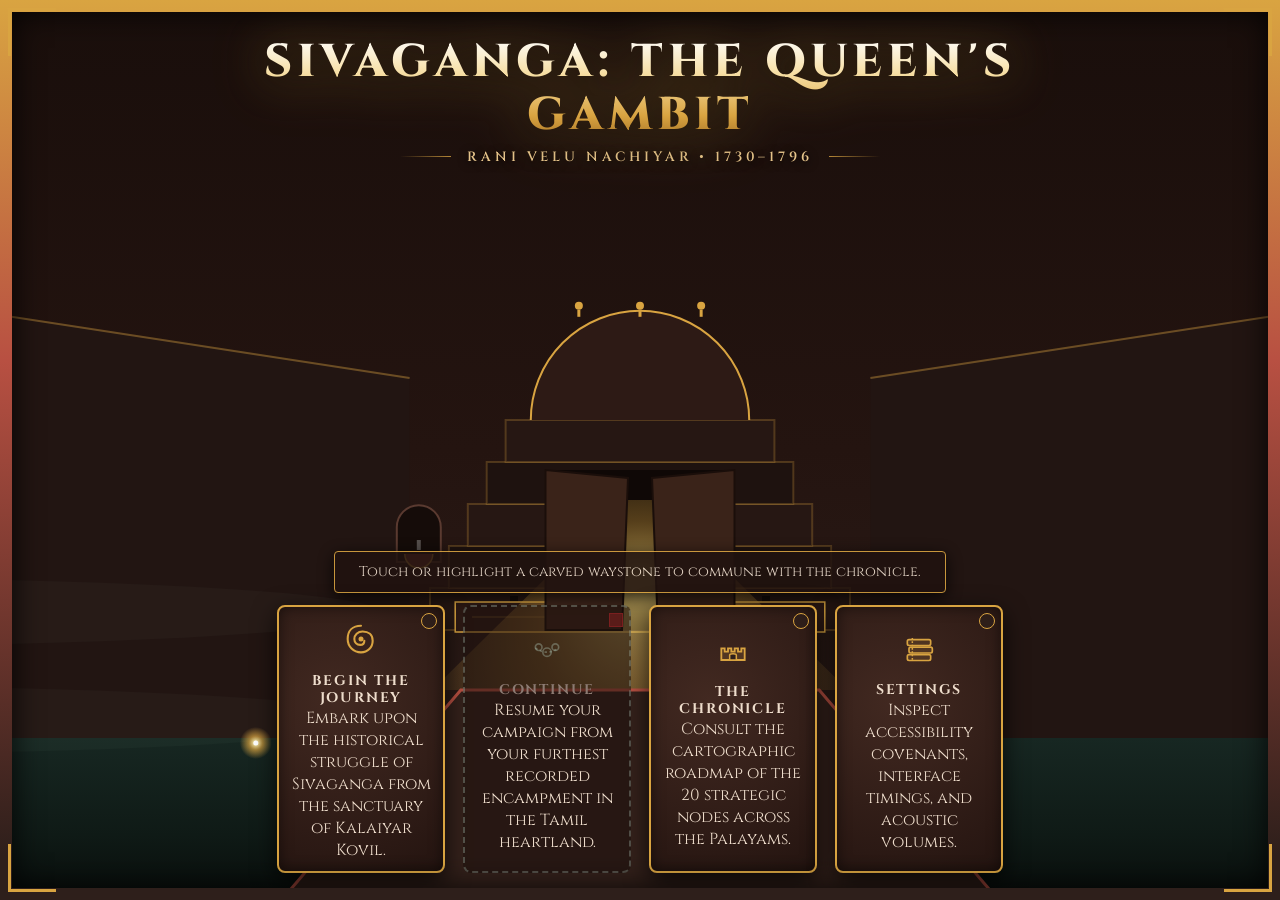
==== commit 86337008: "Build Level 7 'The Company\'s Shadow' with fixed-timestep patrol simulation, soft torchlight cones, " ====
--- a/index.html
+++ b/index.html
@@ -445,6 +445,7 @@
   <script src="js/level4_tongues_of_the_world.js?v=2.5"></script>
   <script src="js/level5_the_betrothal.js?v=2.5"></script>
   <script src="js/level6_queen_of_sivaganga.js?v=2.5"></script>
+  <script src="js/level7_the_companys_shadow.js?v=2.6"></script>
   <script src="js/gameplay.js?v=2.5"></script>
   <script src="js/home_screen.js?v=2.5"></script>
   <script src="js/router.js?v=2.5"></script>
--- a/css/style.css
+++ b/css/style.css
@@ -1587,5 +1587,99 @@
   animation: fadeIn 0.25s ease-out;
 }
 
-
-
+/* =========================================================================
+   LEVEL 7: THE COMPANY'S SHADOW - DUSK STEALTH & VICTORY OVERLAY
+   ========================================================================= */
+
+.level7-victory-overlay {
+  position: fixed;
+  inset: 0;
+  background: rgba(18, 12, 10, 0.88);
+  backdrop-filter: blur(5px);
+  z-index: 9500;
+  display: flex;
+  align-items: center;
+  justify-content: center;
+  padding: 20px;
+  animation: fadeIn 0.3s ease-out;
+}
+
+.level7-victory-card {
+  background: var(--bg-maroon);
+  border: 2.5px solid var(--accent-gold);
+  box-shadow: 0 16px 48px rgba(0, 0, 0, 0.9), 0 0 24px rgba(217, 164, 65, 0.3);
+  border-radius: 6px;
+  max-width: 540px;
+  width: 100%;
+  padding: 28px;
+  text-align: center;
+  position: relative;
+}
+
+.level7-victory-card::before {
+  content: '';
+  position: absolute;
+  inset: 5px;
+  border: 1px solid rgba(217, 164, 65, 0.4);
+  pointer-events: none;
+}
+
+.level7-victory-chapter {
+  display: inline-block;
+  font-family: var(--font-sans);
+  font-size: 11px;
+  letter-spacing: 2px;
+  color: var(--accent-sage);
+  text-transform: uppercase;
+  margin-bottom: 6px;
+}
+
+.level7-victory-title {
+  font-family: var(--font-serif);
+  font-size: 22px;
+  color: var(--accent-gold);
+  margin: 0 0 4px 0;
+}
+
+.level7-victory-subtitle {
+  font-family: var(--font-serif);
+  font-style: italic;
+  font-size: 14px;
+  color: #eeddcc;
+  margin: 0 0 18px 0;
+}
+
+.level7-victory-body {
+  font-family: var(--font-serif);
+  font-size: 14.5px;
+  line-height: 1.6;
+  color: #eeddcc;
+  margin-bottom: 22px;
+}
+
+.level7-intel-summary {
+  background: rgba(30, 20, 16, 0.7);
+  border: 1px solid rgba(217, 164, 65, 0.4);
+  border-radius: 4px;
+  padding: 12px 16px;
+  margin: 14px 0;
+  text-align: left;
+}
+
+.intel-summary-item {
+  font-family: var(--font-serif);
+  font-size: 13px;
+  color: var(--accent-gold);
+  margin-bottom: 6px;
+}
+
+.intel-summary-item:last-child {
+  margin-bottom: 0;
+}
+
+.level7-victory-actions {
+  display: flex;
+  justify-content: center;
+  gap: 14px;
+  flex-wrap: wrap;
+}
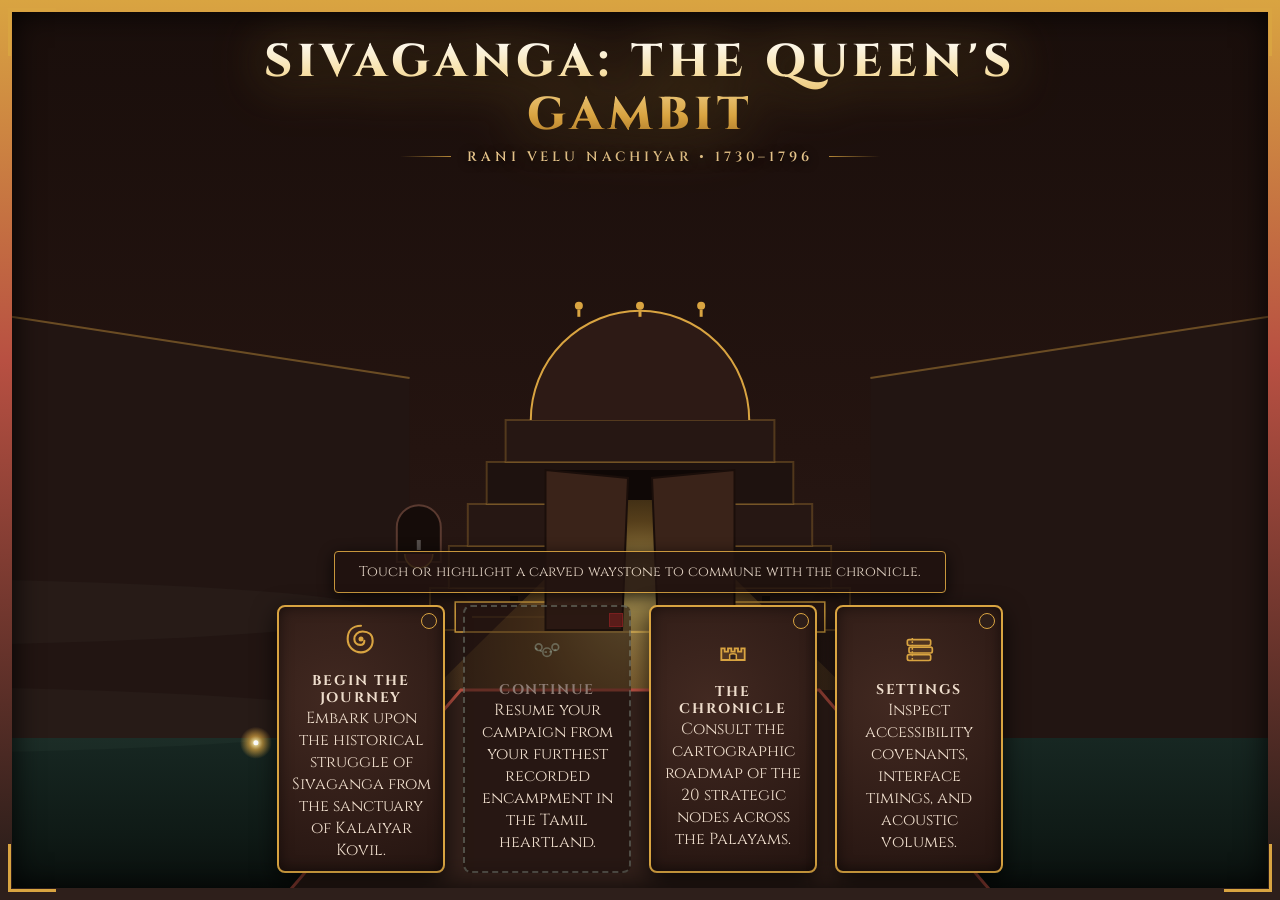
==== commit 85f72e4a: "feat(L6+L7): clarity overhaul - intro screens, turn progress bar, correct routing" ====
--- a/index.html
+++ b/index.html
@@ -225,6 +225,23 @@
           </div>
         </div>
 
+        <!-- Campaign Journey Ribbon: Chapter · Trial step · Mechanic badge · Prev/Chronicle/Next nav -->
+        <div class="journey-ribbon" id="journey-ribbon">
+          <div class="journey-ribbon-left">
+            <span id="level-breadcrumb-chapter" class="journey-chapter-tag">CHAPTER I · THE ROYAL LINEAGE (1730–1746)</span>
+            <span class="journey-sep">·</span>
+            <span id="level-breadcrumb-step" class="journey-step">TRIAL 1 OF 20</span>
+          </div>
+          <div class="journey-ribbon-center">
+            <span id="level-mechanic-badge" class="journey-mechanic-badge">Courtyard Free-Roam &amp; Tutelage</span>
+          </div>
+          <div class="journey-ribbon-right">
+            <button id="level-prev-btn" class="journey-nav-btn" title="Previous Trial" style="display:none;">&#8592; Prev</button>
+            <button id="level-chronicle-btn-ribbon" class="journey-nav-btn journey-chronicle-btn" title="Chronicle Map">&#9783; Chronicle</button>
+            <button id="level-next-btn" class="journey-nav-btn" title="Next Trial" style="display:none;">Next &#8594;</button>
+          </div>
+        </div>
+
         <!-- Interactive Canvas Stage -->
         <div class="level-canvas-stage">
           <canvas id="gameplay-canvas"></canvas>
@@ -240,6 +257,9 @@
             <div id="dialogue-content-text" class="dialogue-text">Dialogue</div>
           </div>
         </div>
+
+        <!-- Royal Scribe Narrative Bridge Modal (injected by narrative_flow.js) -->
+        <div id="campaign-narrative-bridge-modal" class="narrative-bridge-overlay" style="display:none;"></div>
       </div>
     </section>
 
@@ -446,7 +466,8 @@
   <script src="js/level5_the_betrothal.js?v=2.5"></script>
   <script src="js/level6_queen_of_sivaganga.js?v=2.5"></script>
   <script src="js/level7_the_companys_shadow.js?v=2.6"></script>
-  <script src="js/gameplay.js?v=2.5"></script>
+  <script src="js/narrative_flow.js?v=2.6"></script>
+  <script src="js/gameplay.js?v=2.6"></script>
   <script src="js/home_screen.js?v=2.5"></script>
   <script src="js/router.js?v=2.5"></script>
   <script src="js/main.js?v=2.5"></script>
--- a/css/style.css
+++ b/css/style.css
@@ -1672,6 +1672,201 @@
   color: var(--accent-gold);
   margin-bottom: 6px;
 }
+.flow-bridge-objective {
+  background: rgba(46, 27, 21, 0.7);
+  border: 1px solid rgba(217, 164, 65, 0.45);
+  border-radius: 6px;
+  padding: 12px 16px;
+  margin-bottom: 26px;
+  font-family: var(--font-serif);
+  font-size: 13.5px;
+  line-height: 1.5;
+  color: var(--accent-sage);
+  text-align: left;
+}
+
+.flow-bridge-action-row {
+  display: flex;
+  justify-content: center;
+  gap: 16px;
+  flex-wrap: wrap;
+}
+
+/* Floating Courtyard Flow Waypoint Prompt in Level 1 */
+.courtyard-flow-prompt-banner {
+  position: absolute;
+  bottom: 24px;
+  left: 50%;
+  transform: translateX(-50%);
+  background: rgba(36, 20, 16, 0.95);
+  border: 2px solid var(--accent-gold);
+  box-shadow: 0 8px 32px rgba(0, 0, 0, 0.8), 0 0 20px rgba(217, 164, 65, 0.4);
+  border-radius: 30px;
+  padding: 10px 24px;
+  display: flex;
+  align-items: center;
+  gap: 16px;
+  z-index: 15;
+  animation: pulseGlow 2.5s infinite alternate;
+}
+
+.courtyard-flow-prompt-text {
+  font-family: var(--font-serif);
+  font-size: 14.5px;
+  color: #faebd7;
+}
+
+.flow-header-link-btn {
+  display: inline-flex;
+  align-items: center;
+  gap: 6px;
+  padding: 6px 14px;
+  font-size: 13px;
+  border-color: var(--accent-gold);
+  color: var(--accent-gold);
+  background: rgba(46, 31, 27, 0.8);
+  transition: all 0.25s ease;
+}
+
+.flow-header-link-btn:hover {
+  background: var(--accent-gold);
+  color: var(--bg-maroon);
+  box-shadow: 0 0 12px rgba(217, 164, 65, 0.6);
+}
+
+.tutor-progress-pill {
+  display: inline-flex;
+  align-items: center;
+  gap: 8px;
+  background: rgba(30, 18, 14, 0.85);
+  border: 1px solid var(--accent-gold);
+  border-radius: 20px;
+  padding: 4px 14px;
+  font-family: var(--font-serif);
+  font-size: 13px;
+  color: var(--accent-gold);
+  box-shadow: 0 4px 12px rgba(0, 0, 0, 0.5);
+}
+
+/* In-Level Historical Lore & Sacred Objective Toggle */
+#level-lore-toggle-btn {
+  background: rgba(46, 31, 27, 0.85);
+  border: 1.5px solid var(--accent-gold);
+  color: var(--accent-gold);
+  padding: 5px 12px;
+  border-radius: 4px;
+  font-family: var(--font-serif);
+  font-size: 12.5px;
+  letter-spacing: 0.5px;
+  cursor: pointer;
+  transition: all 0.2s ease;
+}
+
+#level-lore-toggle-btn:hover {
+  background: var(--accent-gold);
+  color: var(--bg-maroon);
+  box-shadow: 0 0 12px rgba(217, 164, 65, 0.5);
+  transform: translateY(-1px);
+}
+
+#level-lore-modal {
+  z-index: 9100;
+  position: fixed;
+  inset: 0;
+  background: rgba(18, 10, 8, 0.85);
+  backdrop-filter: blur(4px);
+  display: flex;
+  align-items: center;
+  justify-content: center;
+  padding: 16px;
+  animation: fadeIn 0.25s ease-out;
+}
+
+/* =========================================================================
+   LEVEL 7: THE COMPANY'S SHADOW - DUSK STEALTH & VICTORY OVERLAY
+   ========================================================================= */
+
+.level7-victory-overlay {
+  position: fixed;
+  inset: 0;
+  background: rgba(18, 12, 10, 0.88);
+  backdrop-filter: blur(5px);
+  z-index: 9500;
+  display: flex;
+  align-items: center;
+  justify-content: center;
+  padding: 20px;
+  animation: fadeIn 0.3s ease-out;
+}
+
+.level7-victory-card {
+  background: var(--bg-maroon);
+  border: 2.5px solid var(--accent-gold);
+  box-shadow: 0 16px 48px rgba(0, 0, 0, 0.9), 0 0 24px rgba(217, 164, 65, 0.3);
+  border-radius: 6px;
+  max-width: 540px;
+  width: 100%;
+  padding: 28px;
+  text-align: center;
+  position: relative;
+}
+
+.level7-victory-card::before {
+  content: '';
+  position: absolute;
+  inset: 5px;
+  border: 1px solid rgba(217, 164, 65, 0.4);
+  pointer-events: none;
+}
+
+.level7-victory-chapter {
+  display: inline-block;
+  font-family: var(--font-sans);
+  font-size: 11px;
+  letter-spacing: 2px;
+  color: var(--accent-sage);
+  text-transform: uppercase;
+  margin-bottom: 6px;
+}
+
+.level7-victory-title {
+  font-family: var(--font-serif);
+  font-size: 22px;
+  color: var(--accent-gold);
+  margin: 0 0 4px 0;
+}
+
+.level7-victory-subtitle {
+  font-family: var(--font-serif);
+  font-style: italic;
+  font-size: 14px;
+  color: #eeddcc;
+  margin: 0 0 18px 0;
+}
+
+.level7-victory-body {
+  font-family: var(--font-serif);
+  font-size: 14.5px;
+  line-height: 1.6;
+  color: #eeddcc;
+  margin-bottom: 22px;
+}
+
+.level7-intel-summary {
+  background: rgba(30, 20, 16, 0.7);
+  border: 1px solid rgba(217, 164, 65, 0.4);
+  border-radius: 4px;
+  padding: 12px 16px;
+  margin: 14px 0;
+  text-align: left;
+}
+
+.intel-summary-item {
+  font-family: var(--font-serif);
+  font-size: 13px;
+  color: var(--accent-gold);
+  margin-bottom: 6px;
+}
 
 .intel-summary-item:last-child {
   margin-bottom: 0;
@@ -1683,3 +1878,263 @@
   gap: 14px;
   flex-wrap: wrap;
 }
+
+/* ==========================================================================
+   CAMPAIGN JOURNEY RIBBON
+   Thin contextual band beneath the level header: chapter tag · trial step ·
+   mechanic badge · quick nav buttons (prev / chronicle / next)
+   ========================================================================== */
+
+.journey-ribbon {
+  display: flex;
+  align-items: center;
+  justify-content: space-between;
+  gap: 10px;
+  padding: 5px 16px;
+  background: rgba(22, 13, 11, 0.82);
+  border-bottom: 1px solid rgba(217, 164, 65, 0.22);
+  font-family: 'Calibri', 'Segoe UI', sans-serif;
+  font-size: 11.5px;
+  letter-spacing: 0.9px;
+  color: #c8b08a;
+  z-index: 5;
+  min-height: 32px;
+  flex-shrink: 0;
+}
+
+.journey-ribbon-left {
+  display: flex;
+  align-items: center;
+  gap: 7px;
+  flex: 1 1 auto;
+  overflow: hidden;
+  white-space: nowrap;
+}
+
+.journey-chapter-tag {
+  text-transform: uppercase;
+  color: var(--accent-sage, #A7BEAE);
+  font-weight: 600;
+  font-size: 10.5px;
+  letter-spacing: 1.2px;
+}
+
+.journey-sep {
+  color: rgba(217, 164, 65, 0.5);
+  font-size: 10px;
+}
+
+.journey-step {
+  color: var(--accent-gold, #D9A441);
+  font-size: 10.5px;
+  font-weight: 600;
+  letter-spacing: 1.4px;
+}
+
+.journey-ribbon-center {
+  flex: 0 1 auto;
+  display: flex;
+  align-items: center;
+}
+
+.journey-mechanic-badge {
+  display: inline-block;
+  background: rgba(217, 164, 65, 0.12);
+  border: 1px solid rgba(217, 164, 65, 0.35);
+  border-radius: 3px;
+  padding: 2px 9px;
+  font-size: 10px;
+  color: #d9c08a;
+  letter-spacing: 0.8px;
+  font-family: 'Cambria', Georgia, serif;
+  white-space: nowrap;
+}
+
+.journey-ribbon-right {
+  display: flex;
+  align-items: center;
+  gap: 6px;
+  flex: 0 0 auto;
+}
+
+.journey-nav-btn {
+  background: rgba(46, 31, 27, 0.9);
+  border: 1px solid rgba(217, 164, 65, 0.3);
+  border-radius: 4px;
+  color: #c8b08a;
+  font-family: 'Calibri', 'Segoe UI', sans-serif;
+  font-size: 10.5px;
+  letter-spacing: 0.7px;
+  padding: 3px 10px;
+  cursor: pointer;
+  transition: background 0.2s, border-color 0.2s, color 0.2s;
+}
+
+.journey-nav-btn:hover {
+  background: rgba(184, 80, 66, 0.22);
+  border-color: rgba(217, 164, 65, 0.65);
+  color: #f0d9a0;
+}
+
+.journey-chronicle-btn {
+  border-color: rgba(167, 190, 174, 0.4);
+  color: var(--accent-sage, #A7BEAE);
+}
+
+.journey-chronicle-btn:hover {
+  background: rgba(167, 190, 174, 0.12);
+  border-color: var(--accent-sage, #A7BEAE);
+  color: #c8dfcc;
+}
+
+/* ==========================================================================
+   ROYAL SCRIBE NARRATIVE BRIDGE MODAL
+   Full-screen overlay shown after each level completes.
+   Three story paragraphs + next-trial preview + action buttons.
+   ========================================================================== */
+
+.narrative-bridge-overlay {
+  position: fixed;
+  inset: 0;
+  z-index: 9000;
+  background: rgba(14, 8, 6, 0.92);
+  display: none;             /* toggled to flex by JS */
+  align-items: center;
+  justify-content: center;
+  padding: 24px;
+  backdrop-filter: blur(3px);
+}
+
+.narrative-bridge-card {
+  background: linear-gradient(160deg, #2a1710 0%, #1c0e09 100%);
+  border: 1px solid rgba(217, 164, 65, 0.45);
+  border-radius: 8px;
+  max-width: 660px;
+  width: 100%;
+  padding: 32px 36px;
+  box-shadow:
+    0 0 0 1px rgba(184, 80, 66, 0.15),
+    0 8px 40px rgba(0, 0, 0, 0.75),
+    0 0 60px rgba(217, 164, 65, 0.05);
+  display: flex;
+  flex-direction: column;
+  gap: 20px;
+  max-height: 90vh;
+  overflow-y: auto;
+  scrollbar-width: thin;
+  scrollbar-color: rgba(217, 164, 65, 0.3) transparent;
+}
+
+.narrative-bridge-header {
+  border-bottom: 1px solid rgba(217, 164, 65, 0.18);
+  padding-bottom: 14px;
+}
+
+.narrative-bridge-chapter-tag {
+  display: block;
+  font-family: 'Calibri', 'Segoe UI', sans-serif;
+  font-size: 10.5px;
+  font-weight: 700;
+  letter-spacing: 1.8px;
+  text-transform: uppercase;
+  color: var(--accent-sage, #A7BEAE);
+  margin-bottom: 8px;
+}
+
+.narrative-bridge-title {
+  font-family: 'Cambria', Georgia, serif;
+  font-size: 20px;
+  font-weight: 700;
+  color: var(--accent-gold, #D9A441);
+  margin-bottom: 4px;
+  line-height: 1.25;
+}
+
+.narrative-bridge-subtitle {
+  font-family: 'Cambria', Georgia, serif;
+  font-size: 13px;
+  color: #b09070;
+  font-style: italic;
+  margin: 0;
+}
+
+.narrative-bridge-story {
+  display: flex;
+  flex-direction: column;
+  gap: 12px;
+}
+
+.narrative-bridge-story p {
+  font-family: 'Cambria', Georgia, serif;
+  font-size: 14.5px;
+  line-height: 1.7;
+  color: #eeddc8;
+  margin: 0;
+}
+
+.narrative-bridge-next-preview {
+  display: flex;
+  align-items: flex-start;
+  gap: 14px;
+  background: rgba(184, 80, 66, 0.08);
+  border: 1px solid rgba(184, 80, 66, 0.28);
+  border-radius: 6px;
+  padding: 14px 16px;
+}
+
+.narrative-next-icon {
+  font-size: 26px;
+  line-height: 1;
+  flex-shrink: 0;
+  margin-top: 2px;
+}
+
+.narrative-next-label {
+  font-family: 'Calibri', 'Segoe UI', sans-serif;
+  font-size: 10.5px;
+  font-weight: 700;
+  letter-spacing: 1.4px;
+  text-transform: uppercase;
+  color: var(--accent-gold, #D9A441);
+  margin-bottom: 5px;
+}
+
+.narrative-next-desc {
+  font-family: 'Cambria', Georgia, serif;
+  font-size: 13.5px;
+  line-height: 1.55;
+  color: #c8b49a;
+}
+
+.narrative-bridge-actions {
+  display: flex;
+  gap: 12px;
+  justify-content: flex-end;
+  flex-wrap: wrap;
+  padding-top: 4px;
+}
+
+.narrative-btn-wide {
+  flex: 1 1 auto;
+}
+
+/* Small-screen adjustments */
+@media (max-width: 600px) {
+  .narrative-bridge-card {
+    padding: 22px 18px;
+  }
+
+  .narrative-bridge-actions {
+    flex-direction: column;
+  }
+
+  .journey-ribbon {
+    flex-wrap: wrap;
+    gap: 4px;
+    padding: 4px 10px;
+  }
+
+  .journey-ribbon-center {
+    display: none;
+  }
+}
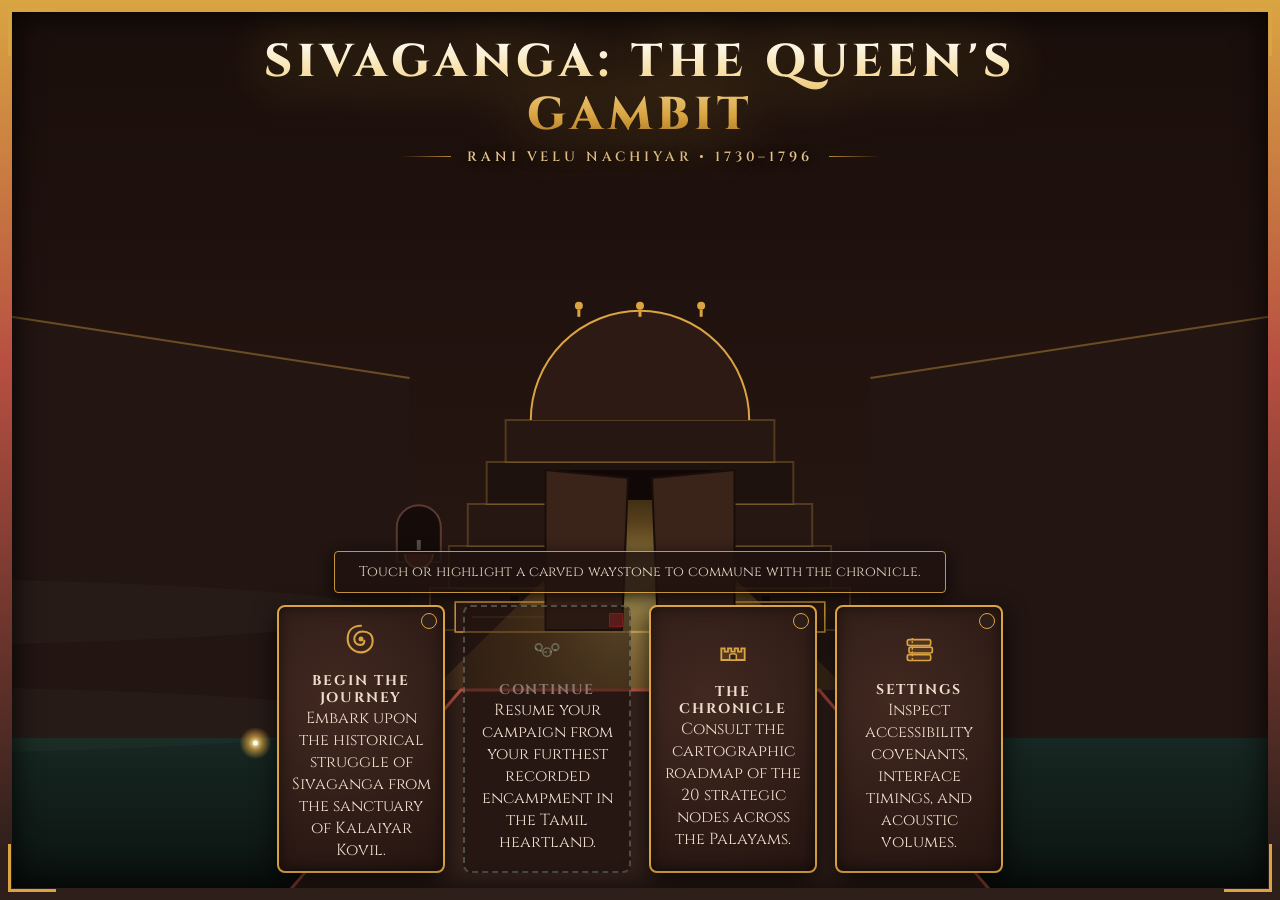
==== commit d1f81cce: "feat(L8): build Level 8 Kalaiyar Kovil scripted narrative turning point - Build Level 8 'Kalaiyar Ko" ====
--- a/index.html
+++ b/index.html
@@ -466,6 +466,7 @@
   <script src="js/level5_the_betrothal.js?v=2.5"></script>
   <script src="js/level6_queen_of_sivaganga.js?v=2.5"></script>
   <script src="js/level7_the_companys_shadow.js?v=2.6"></script>
+  <script src="js/level8_kalaiyar_kovil.js?v=2.6"></script>
   <script src="js/narrative_flow.js?v=2.6"></script>
   <script src="js/gameplay.js?v=2.6"></script>
   <script src="js/home_screen.js?v=2.5"></script>
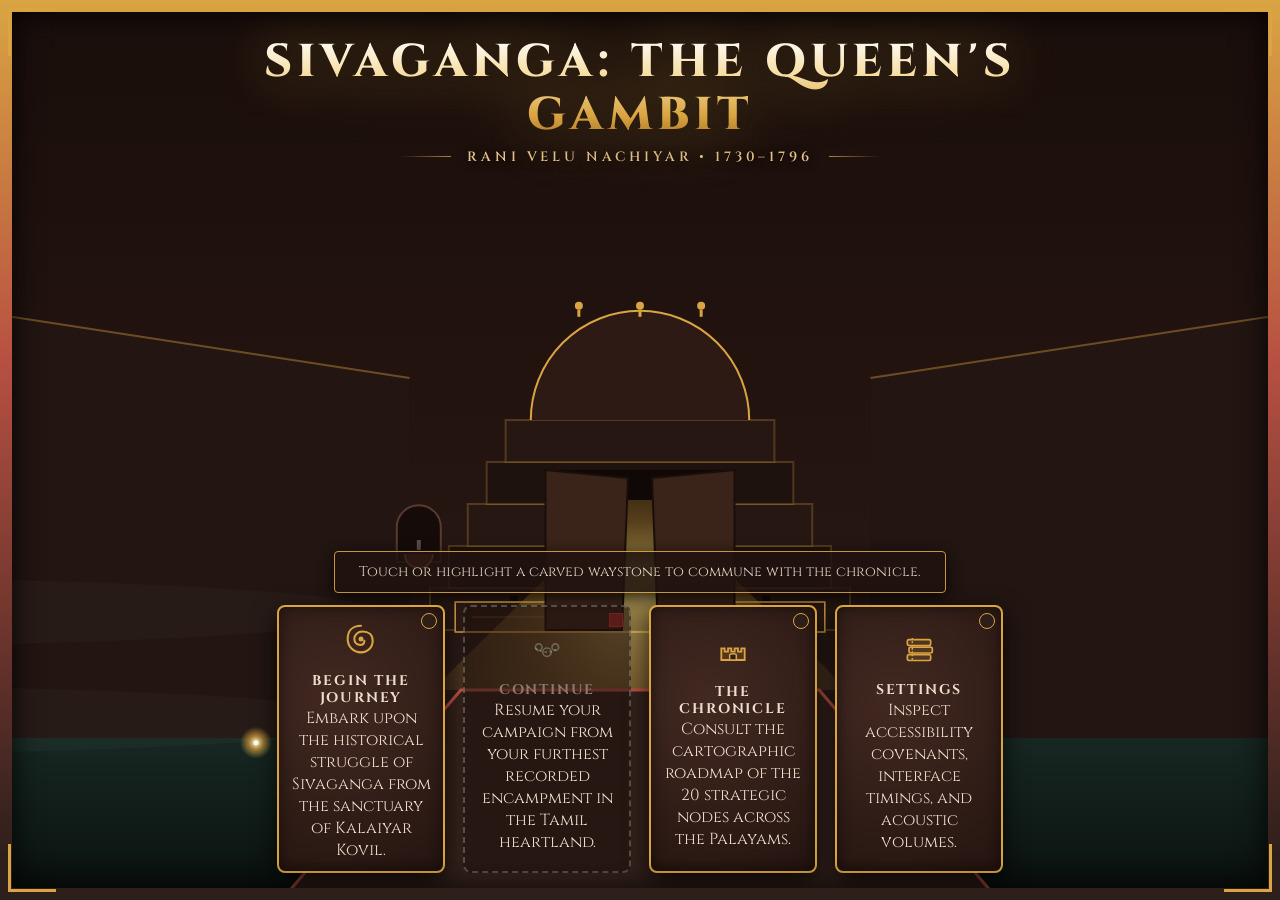
==== commit 2050e607: "feat(L9): build Level 9 Flight to Virupachi Chapter 2 stealth finale" ====
--- a/index.html
+++ b/index.html
@@ -467,6 +467,7 @@
   <script src="js/level6_queen_of_sivaganga.js?v=2.5"></script>
   <script src="js/level7_the_companys_shadow.js?v=2.6"></script>
   <script src="js/level8_kalaiyar_kovil.js?v=2.6"></script>
+  <script src="js/level9_flight_to_virupachi.js?v=2.6"></script>
   <script src="js/narrative_flow.js?v=2.6"></script>
   <script src="js/gameplay.js?v=2.6"></script>
   <script src="js/home_screen.js?v=2.5"></script>
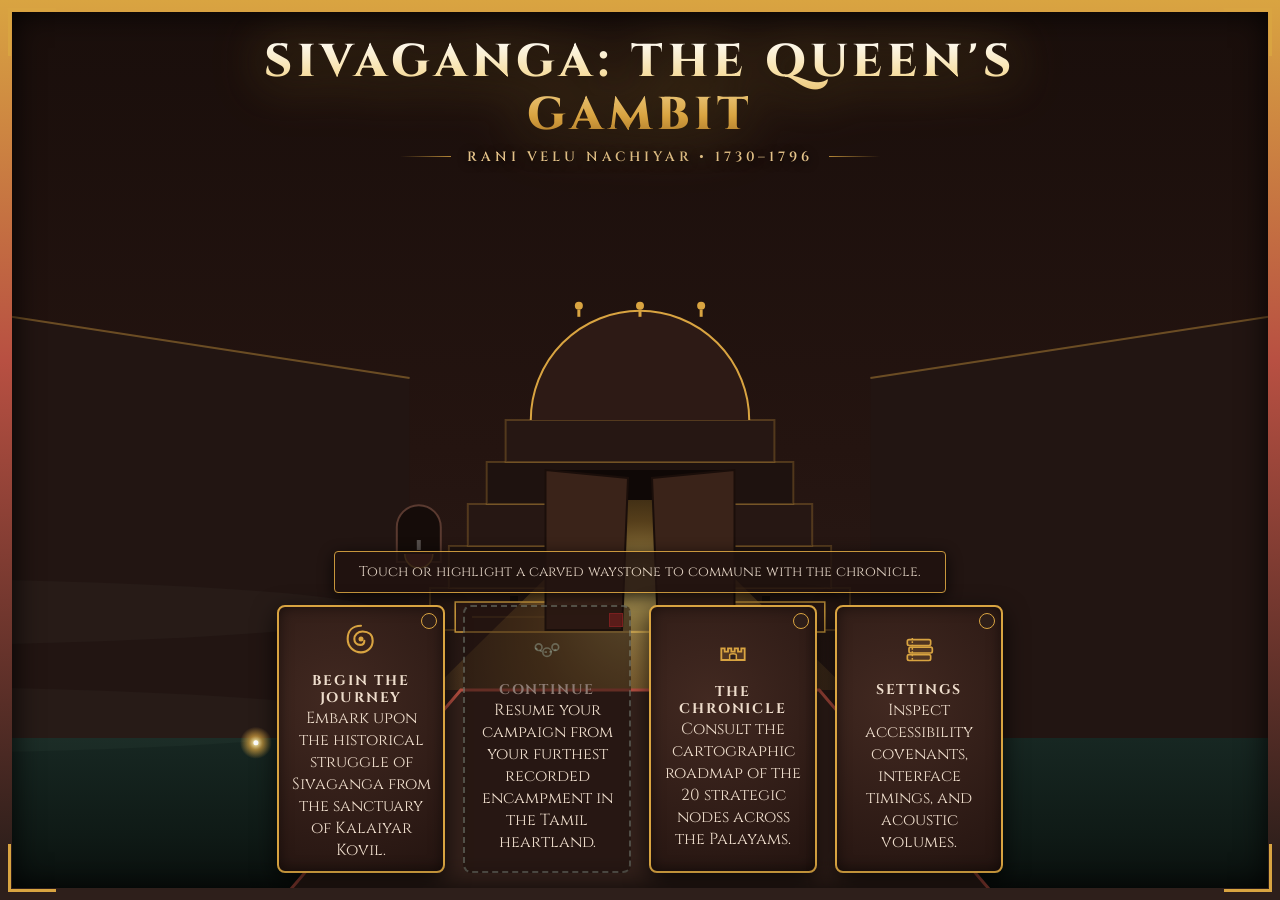
==== commit d64d0ab8: "Simplify game flow across levels 7, 8, 9 and make all level descriptions dismissible" ====
--- a/index.html
+++ b/index.html
@@ -159,6 +159,7 @@
 
       <!-- Ink-Bleed Plaque (Fades in on node focus in Cambria) -->
       <div id="chronicle-ink-plaque" class="interactive-elem">
+        <button id="plaque-close-btn" class="plaque-close-btn" title="Dismiss Description [Esc]">×</button>
         <div id="plaque-chapter-tag" class="plaque-chapter-line">Chapter I</div>
         <div id="plaque-node-title" class="plaque-title-line">1. The Only Child</div>
         <div id="plaque-mechanic-tag" class="plaque-mechanic-tag">[ Free-Roam Movement &amp; Royal Mentorship ]</div>
@@ -268,7 +269,8 @@
          Toggleable via [📜 Lore (H)] button or [H] / [F1] / [Esc]
          ===================================================================== -->
     <div id="level-lore-modal" class="palm-manuscript-modal" style="display: none;">
-      <div class="manuscript-leaf-body" style="max-width: 580px; text-align: left;">
+      <div class="manuscript-leaf-body" style="max-width: 580px; text-align: left; position: relative;">
+        <button id="lore-modal-x-btn" class="plaque-close-btn" title="Dismiss [Esc]" style="position:absolute; top:12px; right:16px; font-size:24px; cursor:pointer; background:none; border:none; color:#D9A441; line-height:1;">×</button>
         <div id="lore-modal-chapter-tag" style="font-size: 12px; letter-spacing: 2px; color: var(--accent-sage); text-transform: uppercase; margin-bottom: 6px;">
           CHAPTER I &bull; RAMANATHAPURAM
         </div>
@@ -329,7 +331,8 @@
     <!-- =====================================================================
          PRE-TRIAL RANGOLI SIGIL PREVIEW MODAL
          ===================================================================== -->
-    <div id="sigil-modal" class="sigil-preview-modal" style="display: none;">
+    <div id="sigil-modal" class="sigil-preview-modal" style="display: none; position: relative;">
+      <button id="sigil-close-btn" class="plaque-close-btn" title="Dismiss [Esc]" style="position:absolute; top:12px; right:16px; font-size:24px; cursor:pointer; background:none; border:none; color:#D9A441; line-height:1;">×</button>
       <div class="sigil-canvas-box">
         <canvas id="sigil-canvas" width="160" height="160"></canvas>
       </div>
--- a/css/style.css
+++ b/css/style.css
@@ -838,6 +838,35 @@
   transform: translate(-50%, 0);
 }
 
+.plaque-close-btn {
+  position: absolute;
+  top: 8px;
+  right: 12px;
+  width: 24px;
+  height: 24px;
+  border-radius: 50%;
+  border: 1px solid var(--accent-gold);
+  background: rgba(46, 31, 27, 0.95);
+  color: var(--accent-gold);
+  font-size: 15px;
+  line-height: 20px;
+  text-align: center;
+  cursor: pointer;
+  padding: 0;
+  display: flex;
+  align-items: center;
+  justify-content: center;
+  transition: all 0.2s ease;
+  z-index: 5;
+}
+
+.plaque-close-btn:hover {
+  background: var(--bg-terracotta);
+  color: #fff;
+  border-color: #fff;
+  transform: scale(1.1);
+}
+
 .plaque-chapter-line {
   font-family: var(--font-serif);
   font-size: 12px;
@@ -1958,33 +1987,52 @@
 }
 
 .journey-nav-btn {
-  background: rgba(46, 31, 27, 0.9);
-  border: 1px solid rgba(217, 164, 65, 0.3);
+  background: rgba(46, 31, 27, 0.95);
+  border: 1.5px solid rgba(217, 164, 65, 0.5);
   border-radius: 4px;
-  color: #c8b08a;
+  color: #eeddcc;
   font-family: 'Calibri', 'Segoe UI', sans-serif;
-  font-size: 10.5px;
-  letter-spacing: 0.7px;
-  padding: 3px 10px;
+  font-size: 12px;
+  font-weight: 600;
+  letter-spacing: 0.5px;
+  padding: 4px 12px;
   cursor: pointer;
-  transition: background 0.2s, border-color 0.2s, color 0.2s;
+  transition: all 0.2s ease;
+  display: inline-flex;
+  align-items: center;
+  gap: 4px;
 }
 
 .journey-nav-btn:hover {
-  background: rgba(184, 80, 66, 0.22);
-  border-color: rgba(217, 164, 65, 0.65);
-  color: #f0d9a0;
+  background: rgba(184, 80, 66, 0.4);
+  border-color: #D9A441;
+  color: #ffffff;
+  transform: translateY(-1px);
+}
+
+#level-next-btn {
+  background: #B85042;
+  border-color: #D9A441;
+  color: #ffffff;
+  font-weight: 700;
+  box-shadow: 0 2px 8px rgba(184, 80, 66, 0.4);
+}
+
+#level-next-btn:hover {
+  background: #cf4f3f;
+  border-color: #ffffff;
+  box-shadow: 0 4px 12px rgba(217, 164, 65, 0.5);
 }
 
 .journey-chronicle-btn {
-  border-color: rgba(167, 190, 174, 0.4);
+  border-color: rgba(167, 190, 174, 0.5);
   color: var(--accent-sage, #A7BEAE);
 }
 
 .journey-chronicle-btn:hover {
-  background: rgba(167, 190, 174, 0.12);
-  border-color: var(--accent-sage, #A7BEAE);
-  color: #c8dfcc;
+  background: rgba(167, 190, 174, 0.2);
+  border-color: #ffffff;
+  color: #ffffff;
 }
 
 /* ==========================================================================
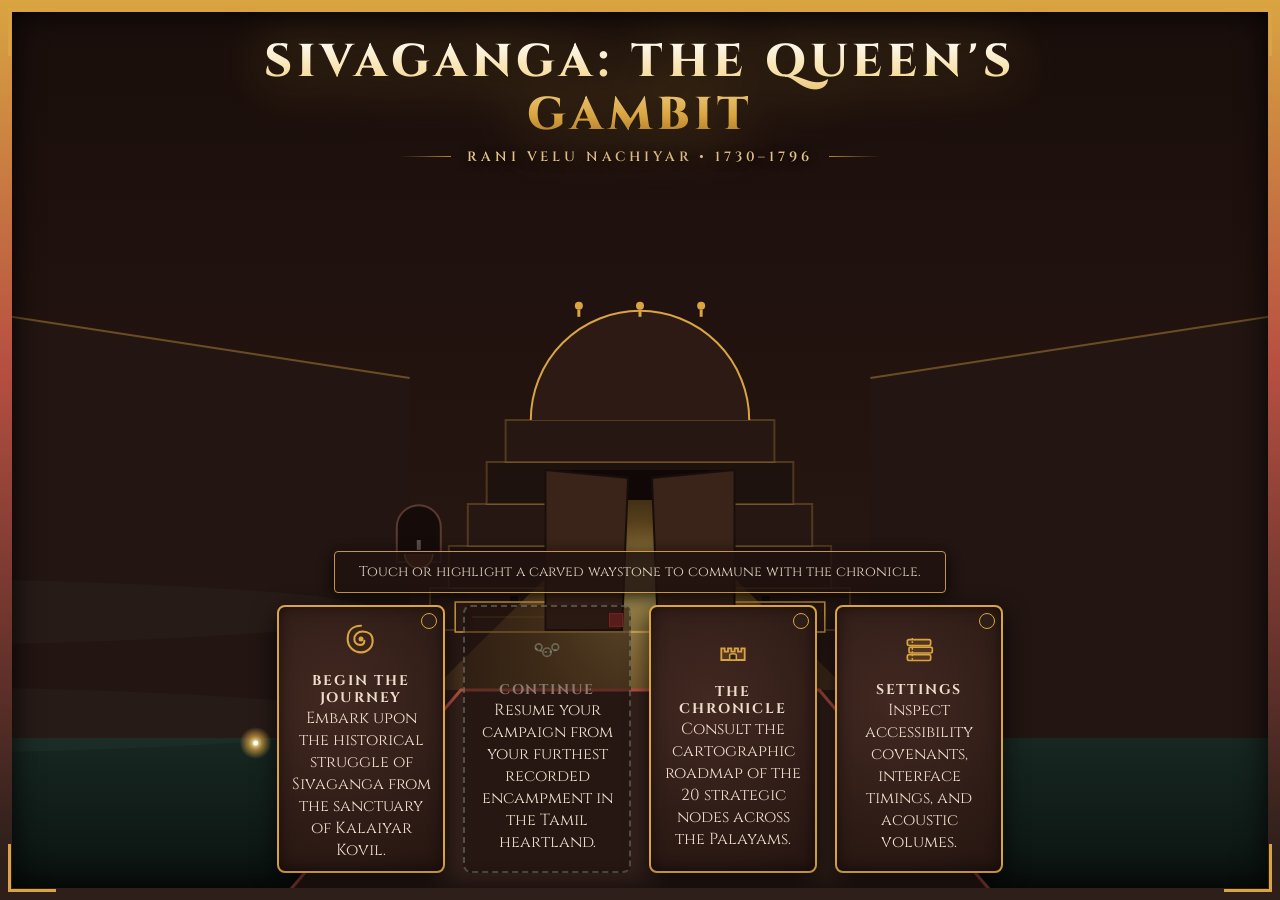
==== commit a4faabe4: "Fix Level 8 blank screen, connect Escape to Council directly to Level 8, and remove in-level next/pr" ====
--- a/index.html
+++ b/index.html
@@ -237,9 +237,7 @@
             <span id="level-mechanic-badge" class="journey-mechanic-badge">Courtyard Free-Roam &amp; Tutelage</span>
           </div>
           <div class="journey-ribbon-right">
-            <button id="level-prev-btn" class="journey-nav-btn" title="Previous Trial" style="display:none;">&#8592; Prev</button>
             <button id="level-chronicle-btn-ribbon" class="journey-nav-btn journey-chronicle-btn" title="Chronicle Map">&#9783; Chronicle</button>
-            <button id="level-next-btn" class="journey-nav-btn" title="Next Trial" style="display:none;">Next &#8594;</button>
           </div>
         </div>
 
--- a/css/style.css
+++ b/css/style.css
@@ -2010,19 +2010,6 @@
   transform: translateY(-1px);
 }
 
-#level-next-btn {
-  background: #B85042;
-  border-color: #D9A441;
-  color: #ffffff;
-  font-weight: 700;
-  box-shadow: 0 2px 8px rgba(184, 80, 66, 0.4);
-}
-
-#level-next-btn:hover {
-  background: #cf4f3f;
-  border-color: #ffffff;
-  box-shadow: 0 4px 12px rgba(217, 164, 65, 0.5);
-}
 
 .journey-chronicle-btn {
   border-color: rgba(167, 190, 174, 0.5);
